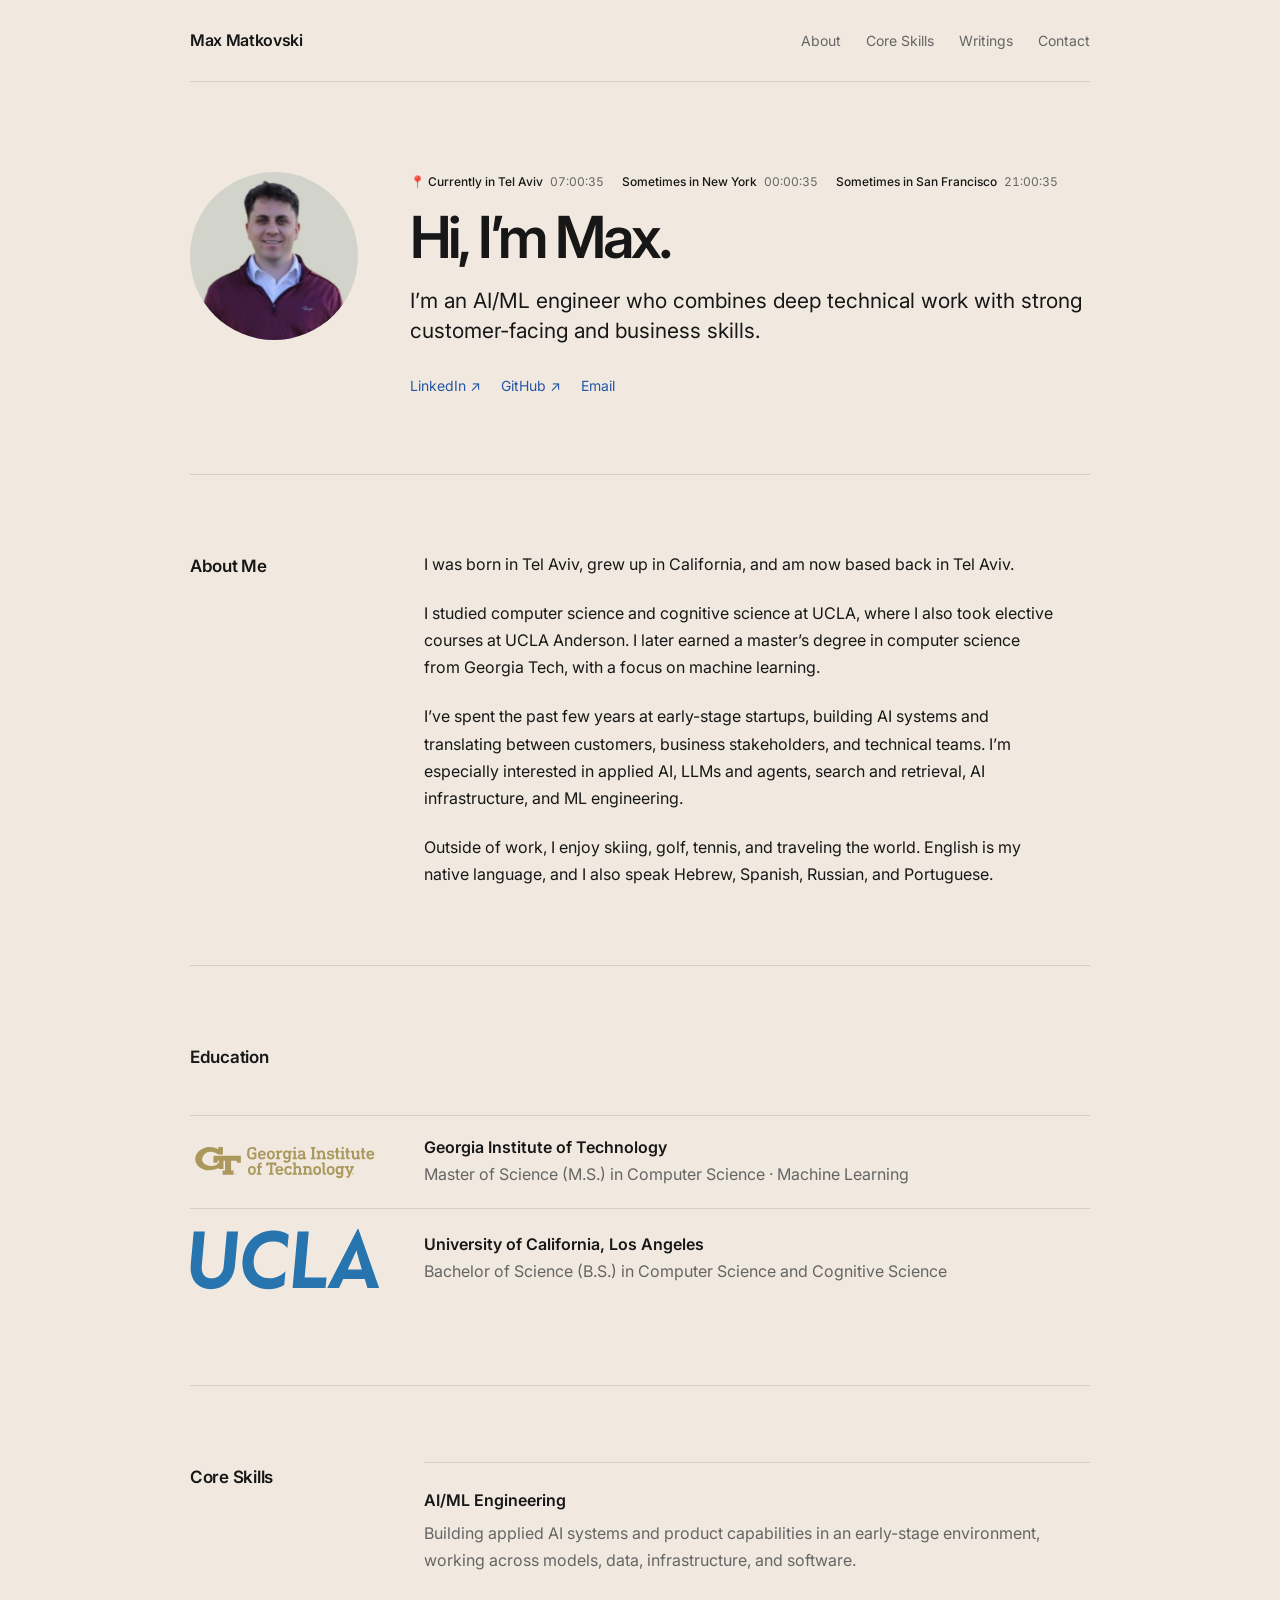
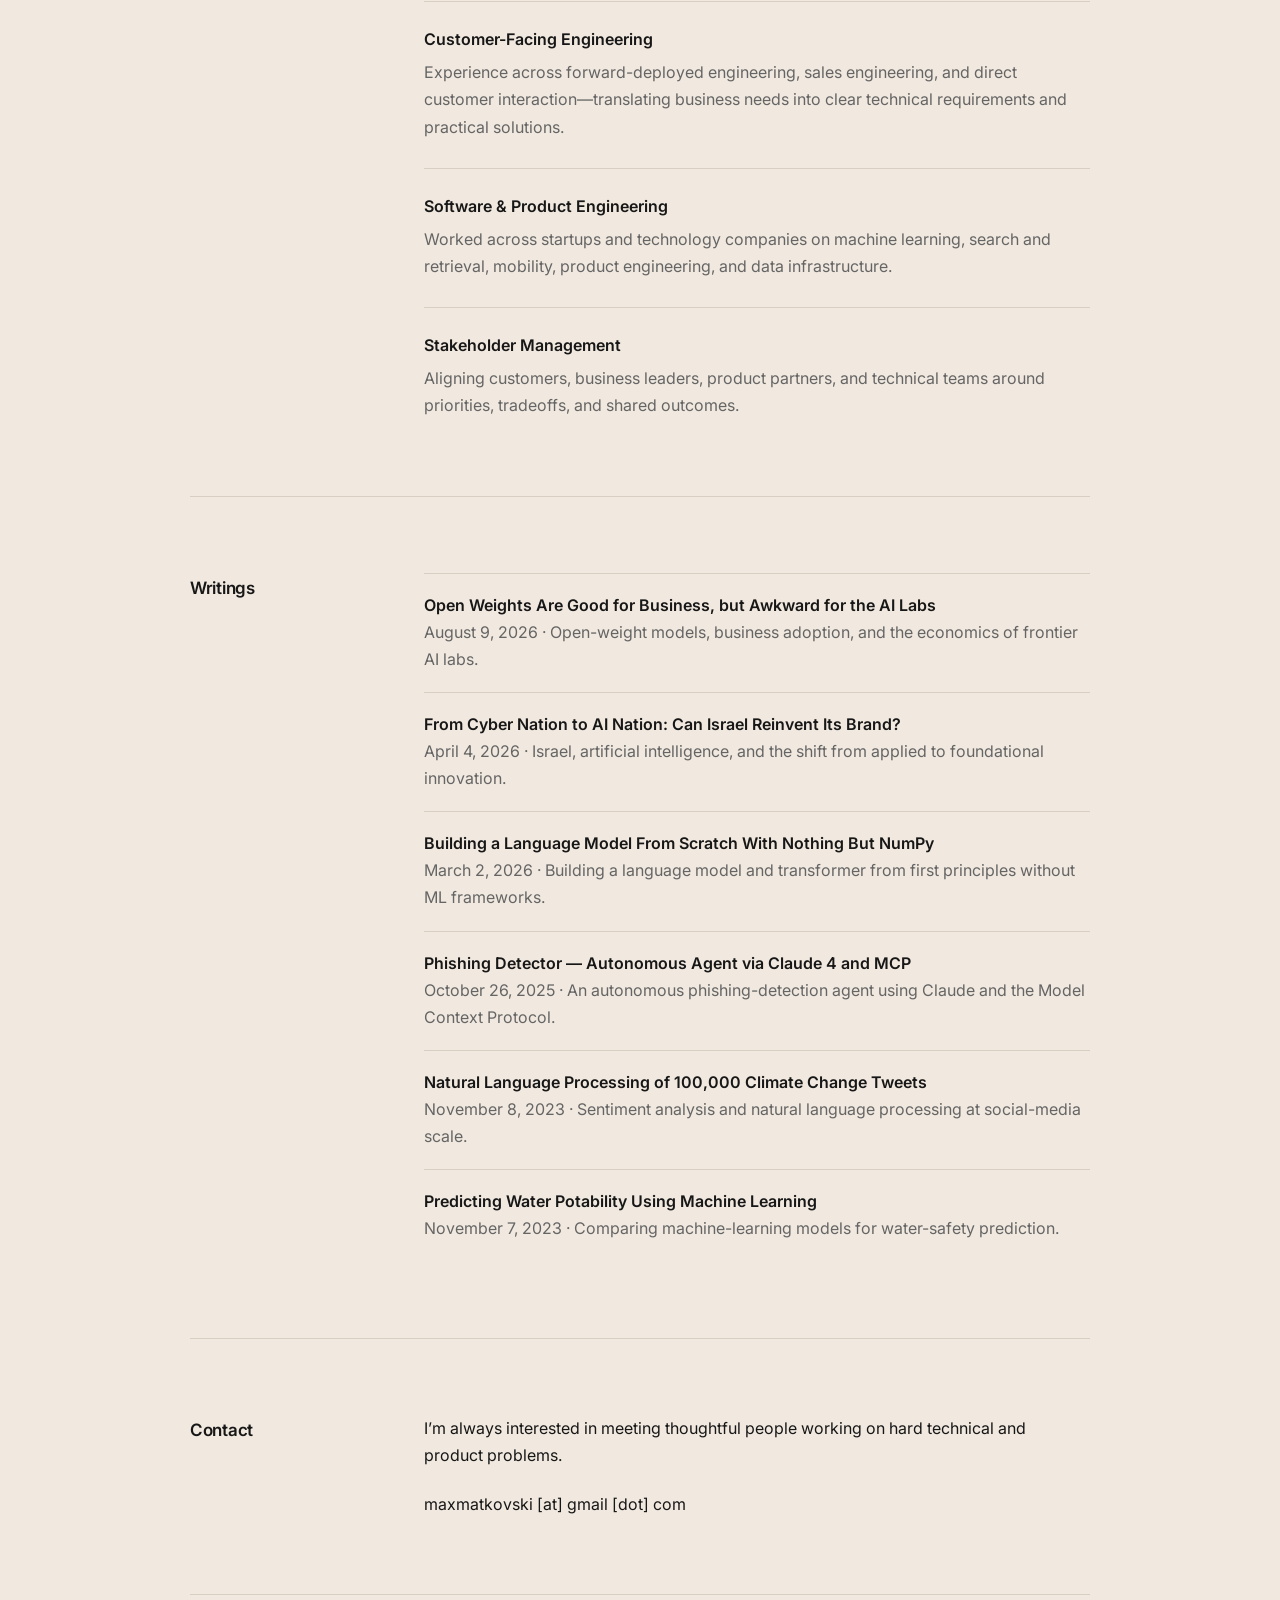
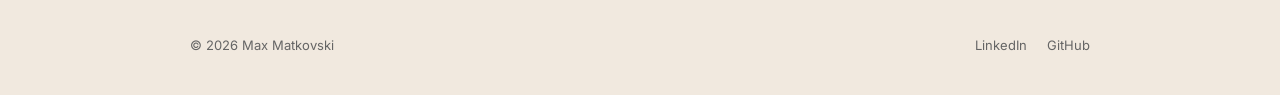
==== index.html @ 712b0b74 "Clarify world clock locations" ====
<!doctype html>
<html lang="en">
  <head>
    <meta charset="UTF-8" />
    <meta name="viewport" content="width=device-width, initial-scale=1.0" />
    <meta name="theme-color" content="#f1e9df" />
    <meta name="description" content="Max Matkovski is an AI/ML engineer who bridges technical work, customers, and business." />
    <meta property="og:title" content="Max Matkovski" />
    <meta property="og:description" content="AI/ML engineer bridging technical work, customers, and business." />
    <meta property="og:type" content="website" />
    <meta property="og:url" content="https://maxmatkovski.com" />
    <meta property="og:image" content="https://maxmatkovski.com/assets/social-card.png?v=2" />
    <meta property="og:image:width" content="1200" />
    <meta property="og:image:height" content="630" />
    <meta property="og:image:alt" content="Max Matkovski" />
    <meta name="twitter:card" content="summary_large_image" />
    <link rel="canonical" href="https://maxmatkovski.com" />
    <link rel="icon" href="/favicon.ico?v=3" type="image/x-icon" />
    <link rel="icon" href="favicon.svg" type="image/svg+xml" />
    <link rel="icon" href="favicon-32.png?v=2" type="image/png" sizes="32x32" />
    <link rel="apple-touch-icon" href="apple-touch-icon.png?v=2" />
    <link rel="preconnect" href="https://fonts.googleapis.com" />
    <link rel="preconnect" href="https://fonts.gstatic.com" crossorigin />
    <link href="https://fonts.googleapis.com/css2?family=Inter:wght@400;500;600&amp;display=swap" rel="stylesheet" />
    <link rel="stylesheet" href="styles.css" />
    <title>Max Matkovski</title>
  </head>
  <body>
    <header class="site-header">
      <a class="site-name" href="#top">Max Matkovski</a>
      <nav aria-label="Primary navigation">
        <a href="#about">About</a>
        <a href="#experience">Core Skills</a>
        <a href="/writings">Writings</a>
        <a href="#contact">Contact</a>
      </nav>
    </header>

    <main id="top">
      <section class="intro" aria-labelledby="intro-title">
        <img src="headshot.jpg" alt="Max Matkovski" width="800" height="800" fetchpriority="high" decoding="async" />
        <div>
          <div class="world-clock" aria-label="Current local times">
            <div class="clock-item">
              <span>📍 Currently in Tel Aviv</span>
              <time data-time-zone="Asia/Jerusalem">Local time</time>
            </div>
            <div class="clock-item">
              <span>Sometimes in New York</span>
              <time data-time-zone="America/New_York">Local time</time>
            </div>
            <div class="clock-item">
              <span>Sometimes in San Francisco</span>
              <time data-time-zone="America/Los_Angeles">Local time</time>
            </div>
          </div>
          <h1 id="intro-title">Hi, I’m Max.</h1>
          <p class="lead">
            I’m an AI/ML engineer who combines deep technical work with strong
            customer-facing and business skills.
          </p>
          <div class="intro-links">
            <a href="https://www.linkedin.com/in/maxmatkovski/" target="_blank" rel="noreferrer">LinkedIn ↗</a>
            <a href="https://github.com/maxmatkovski" target="_blank" rel="noreferrer">GitHub ↗</a>
            <a href="#contact">Email</a>
          </div>
        </div>
      </section>

      <section id="about" aria-labelledby="about-title">
        <h2 id="about-title">About Me</h2>
        <div class="body-copy">
          <p>
            I was born in Tel Aviv, grew up in California, and am now based back
            in Tel Aviv.
          </p>
          <p>
            I studied computer science and cognitive science at UCLA, where I also
            took elective courses at UCLA Anderson. I later earned a master’s degree
            in computer science from Georgia Tech, with a focus on machine learning.
          </p>
          <p>
            I’ve spent the past few years at early-stage startups, building AI systems
            and translating between customers, business stakeholders, and technical
            teams. I’m especially interested in applied AI, LLMs and agents, search
            and retrieval, AI infrastructure, and ML engineering.
          </p>
          <p>
            Outside of work, I enjoy skiing, golf, tennis, and traveling the world.
            English is my native language, and I also speak Hebrew, Spanish, Russian,
            and Portuguese.
          </p>
        </div>
      </section>

      <section class="education-section" aria-labelledby="education-title">
        <h2 id="education-title">Education</h2>
        <div class="entries compact education-list">
          <article>
            <img class="school-logo georgia-tech-logo" src="assets/education/georgia-tech.svg" alt="Georgia Tech" width="512" height="115" />
            <div>
              <h3>Georgia Institute of Technology</h3>
              <p>Master of Science (M.S.) in Computer Science · Machine Learning</p>
            </div>
          </article>
          <article>
            <img class="school-logo ucla-logo" src="assets/education/ucla.svg" alt="UCLA" width="250" height="82" />
            <div>
              <h3>University of California, Los Angeles</h3>
              <p>Bachelor of Science (B.S.) in Computer Science and Cognitive Science</p>
            </div>
          </article>
        </div>
      </section>

      <section id="experience" aria-labelledby="experience-title">
        <h2 id="experience-title">Core Skills</h2>
        <div class="entries">
          <article>
            <h3>AI/ML Engineering</h3>
            <p>
              Building applied AI systems and product capabilities in an early-stage
              environment, working across models, data, infrastructure, and software.
            </p>
          </article>
          <article>
            <h3>Customer-Facing Engineering</h3>
            <p>
              Experience across forward-deployed engineering, sales engineering, and
              direct customer interaction—translating business needs into clear
              technical requirements and practical solutions.
            </p>
          </article>
          <article>
            <h3>Software &amp; Product Engineering</h3>
            <p>
              Worked across startups and technology companies on machine learning,
              search and retrieval, mobility, product engineering, and data
              infrastructure.
            </p>
          </article>
          <article>
            <h3>Stakeholder Management</h3>
            <p>
              Aligning customers, business leaders, product partners, and technical
              teams around priorities, tradeoffs, and shared outcomes.
            </p>
          </article>
        </div>
      </section>

      <section id="notes" aria-labelledby="notes-title">
        <h2 id="notes-title"><a href="/writings">Writings</a></h2>
        <div class="entries compact">
          <article>
            <h3><a href="articles/open-weight-ai-economics.html">Open Weights Are Good for Business, but Awkward for the AI Labs</a></h3>
            <p>August 9, 2026 · Open-weight models, business adoption, and the economics of frontier AI labs.</p>
          </article>
          <article>
            <h3><a href="articles/from-cyber-nation-to-ai-nation.html">From Cyber Nation to AI Nation: Can Israel Reinvent Its Brand?</a></h3>
            <p>April 4, 2026 · Israel, artificial intelligence, and the shift from applied to foundational innovation.</p>
          </article>
          <article>
            <h3><a href="articles/building-a-language-model-from-scratch-with-numpy.html">Building a Language Model From Scratch With Nothing But NumPy</a></h3>
            <p>March 2, 2026 · Building a language model and transformer from first principles without ML frameworks.</p>
          </article>
          <article>
            <h3><a href="articles/ai-phishing-detector-with-claude-and-mcp.html">Phishing Detector — Autonomous Agent via Claude 4 and MCP</a></h3>
            <p>October 26, 2025 · An autonomous phishing-detection agent using Claude and the Model Context Protocol.</p>
          </article>
          <article>
            <h3><a href="articles/nlp-of-100000-climate-change-tweets.html">Natural Language Processing of 100,000 Climate Change Tweets</a></h3>
            <p>November 8, 2023 · Sentiment analysis and natural language processing at social-media scale.</p>
          </article>
          <article>
            <h3><a href="articles/predicting-water-potability-with-machine-learning.html">Predicting Water Potability Using Machine Learning</a></h3>
            <p>November 7, 2023 · Comparing machine-learning models for water-safety prediction.</p>
          </article>
        </div>
      </section>

      <section id="contact" aria-labelledby="contact-title">
        <h2 id="contact-title">Contact</h2>
        <div class="body-copy">
          <p>
            I’m always interested in meeting thoughtful people working on hard
            technical and product problems.
          </p>
          <p>maxmatkovski [at] gmail [dot] com</p>
        </div>
      </section>
    </main>

    <footer>
      <p>© <span id="year"></span> Max Matkovski</p>
      <div>
        <a href="https://www.linkedin.com/in/maxmatkovski/" target="_blank" rel="noreferrer">LinkedIn</a>
        <a href="https://github.com/maxmatkovski" target="_blank" rel="noreferrer">GitHub</a>
      </div>
    </footer>
    <script src="script.js?v=2"></script>
  </body>
</html>
---- styles.css ----
:root {
  --ink: #171717;
  --muted: #656565;
  --line: #d8cec1;
  --link: #2456a6;
  --page: #f1e9df;
  --sans: "Inter", -apple-system, BlinkMacSystemFont, "Segoe UI", sans-serif;
}

* { box-sizing: border-box; }
html { scroll-behavior: smooth; }
body { margin: 0; min-width: 320px; background: var(--page); color: var(--ink); font-family: var(--sans); font-size: 16px; line-height: 1.7; -webkit-font-smoothing: antialiased; text-rendering: optimizeLegibility; }
a { color: inherit; text-decoration: none; }

.site-header, main, footer { width: min(100% - 40px, 900px); margin-inline: auto; }
.site-header { min-height: 82px; display: flex; align-items: center; justify-content: space-between; border-bottom: 1px solid var(--line); }
.site-name { font-weight: 600; letter-spacing: -.02em; }
nav { display: flex; gap: 25px; font-size: 14px; color: var(--muted); }
nav a:hover, footer a:hover { color: var(--link); }
nav a[aria-current="page"] { color: var(--ink); }

main > section { padding: 76px 0; border-bottom: 1px solid var(--line); scroll-margin-top: 25px; }
.intro { display: grid; grid-template-columns: 168px 1fr; gap: 52px; align-items: start; padding-top: 90px; }
.intro img { display: block; width: 100%; height: auto; aspect-ratio: 1 / 1; object-fit: cover; object-position: center 38%; border-radius: 50%; }
.world-clock { display: flex; flex-wrap: wrap; gap: 7px 18px; margin: 0 0 14px; color: var(--muted); font-size: 12px; }
.clock-item { display: inline-flex; gap: 7px; white-space: nowrap; }
.clock-item span { color: var(--ink); font-weight: 500; }
.clock-item time { min-width: 53px; font-variant-numeric: tabular-nums; }
h1 { margin: 0 0 17px; font-size: clamp(38px, 6vw, 58px); line-height: 1.08; letter-spacing: -.05em; font-weight: 600; }
.lead { margin: 0 0 18px; color: var(--ink); font-size: 21px; line-height: 1.45; }
.intro p:not(.location):not(.lead) { margin: 0; color: var(--muted); }
.intro-links { display: flex; flex-wrap: wrap; gap: 20px; margin-top: 27px; font-size: 14px; }
.intro-links a { color: var(--link); }
.intro-links a:hover { text-decoration: underline; text-underline-offset: 3px; }

main > section:not(.intro) { display: grid; grid-template-columns: 190px 1fr; gap: 44px; }
h2 { margin: 1px 0 0; font-size: 17px; font-weight: 600; letter-spacing: -.015em; }
#notes-title a:hover { color: var(--link); }
.body-copy { max-width: 635px; }
.body-copy p { margin: 0 0 22px; }
.body-copy p:last-child { margin-bottom: 0; }

.entries { border-top: 1px solid var(--line); }
.entries article { padding: 25px 0 27px; border-bottom: 1px solid var(--line); }
.entries article:last-child { border-bottom: 0; padding-bottom: 0; }
.entries h3 { margin: 0 0 8px; font-size: 16px; line-height: 1.5; font-weight: 600; }
.entries h3 a:hover { color: var(--link); text-decoration: underline; text-underline-offset: 3px; }
.entries h3 span { color: var(--muted); font-weight: 400; }
.entries p { margin: 0; color: var(--muted); }
.entries.compact article { padding-block: 19px; }
.compact h3 { margin-bottom: 2px; }
.education-list { grid-column: 1 / -1; }
.education-list article { display: grid; grid-template-columns: 190px 1fr; gap: 44px; align-items: center; }
.school-logo { display: block; width: 100%; max-width: 190px; height: auto; object-fit: contain; object-position: left center; }

footer { min-height: 100px; display: flex; justify-content: space-between; align-items: center; color: var(--muted); font-size: 13px; }
footer div { display: flex; gap: 20px; }

.article-header, .article-body { width: min(100% - 40px, 720px); margin-inline: auto; }
.article-header { padding: 78px 0 42px; }
.article-header .back-link { display: inline-block; margin-bottom: 42px; color: var(--link); font-size: 14px; }
.article-header .back-link:hover { text-decoration: underline; text-underline-offset: 3px; }
.article-header h1 { max-width: 700px; font-size: clamp(38px, 7vw, 62px); }
.article-meta { margin: 0; color: var(--muted); font-size: 14px; }
.article-hero { display: block; width: 100%; height: auto; margin: 0 0 52px; border-radius: 3px; }
.article-body { min-width: 0; padding-bottom: 84px; font-size: 18px; line-height: 1.75; overflow-wrap: break-word; }
.article-body p { margin: 0 0 26px; }
.article-body h2 { margin: 52px 0 18px; font-size: 25px; line-height: 1.3; }
.article-body h3 { margin: 32px 0 10px; font-size: 19px; }
.article-body h4 { margin: 28px 0 10px; font-size: 17px; }
.article-body ul { margin: 0 0 28px; padding-left: 24px; }
.article-body ol { margin: 0 0 28px; padding-left: 24px; }
.article-body li { margin-bottom: 12px; }
.article-body a { color: var(--link); text-decoration: underline; text-underline-offset: 3px; }
.article-figure { width: 100%; max-width: 100%; margin: 42px 0; }
.article-figure img { display: block; width: 100%; max-width: 100%; height: auto; aspect-ratio: auto; margin-inline: auto; object-fit: contain; border-radius: 3px; }
.article-figure figcaption { margin-top: 10px; color: var(--muted); font-size: 13px; text-align: center; }
.article-body blockquote { margin: 32px 0; padding-left: 22px; border-left: 3px solid var(--line); color: var(--muted); }
.article-code { max-width: 100%; margin: 28px 0; padding: 18px 20px; overflow-x: auto; border: 1px solid var(--line); border-radius: 3px; background: #f7f7f5; font: 13px/1.6 ui-monospace, SFMono-Regular, Menlo, Monaco, Consolas, monospace; white-space: pre; }
.article-video { position: relative; width: 100%; max-width: 100%; aspect-ratio: 16 / 9; margin: 38px 0; }
.article-video iframe { position: absolute; inset: 0; width: 100%; height: 100%; border: 0; }
main > .writings-page { display: block; max-width: 720px; margin-inline: auto; padding-top: 90px; }
.writings-page h1 { margin-bottom: 40px; }

@media (max-width: 700px) {
  .site-header, main, footer { width: min(100% - 32px, 900px); }
  .site-header { min-height: 64px; }
  .site-header .site-name { display: none; }
  nav { width: 100%; display: flex; justify-content: center; gap: clamp(12px, 5vw, 24px); padding-block: 8px; font-size: 13px; white-space: nowrap; }
  nav a { min-height: 24px; }
  main > section { padding: 58px 0; }
  .intro { grid-template-columns: 120px 1fr; gap: 26px; padding-top: 52px; }
  .world-clock { margin-bottom: 10px; }
  h1 { font-size: 38px; }
  .lead { font-size: 18px; }
  .intro-links { gap: 14px; }
  main > section:not(.intro) { grid-template-columns: 1fr; gap: 26px; }
  .education-list { grid-column: auto; }
  .education-list article { grid-template-columns: 120px 1fr; gap: 26px; }
  .school-logo { max-width: 120px; }
}

@media (max-width: 480px) {
  .site-header, main, footer { width: min(100% - 28px, 900px); }
  .intro { grid-template-columns: 1fr; gap: 30px; padding-top: 42px; }
  .intro img { width: min(42vw, 150px); max-width: 100%; height: auto; aspect-ratio: 1 / 1; }
  .site-name { font-size: 14px; }
  h1 { font-size: clamp(36px, 11vw, 46px); }
  .intro-links a { display: inline-flex; min-height: 44px; align-items: center; }
  .education-list article { grid-template-columns: 82px 1fr; gap: 18px; }
  .school-logo { width: 100%; max-width: 82px; height: auto; }
  footer { padding-bottom: env(safe-area-inset-bottom); }
  .article-header, .article-body { width: min(100% - 28px, 720px); }
  .article-header { padding-top: 46px; }
  .article-header h1 { font-size: clamp(32px, 10vw, 42px); overflow-wrap: anywhere; }
  .article-header .back-link { margin-bottom: 30px; }
  .article-hero { margin-bottom: 36px; }
  .article-body { max-width: 100%; font-size: 17px; }
  .article-body ul, .article-body ol { padding-left: 21px; }
  .article-code { width: 100%; padding: 15px 16px; font-size: 12px; }
  .article-figure { margin-block: 30px; }
}

@media (prefers-reduced-motion: reduce) { html { scroll-behavior: auto; } }
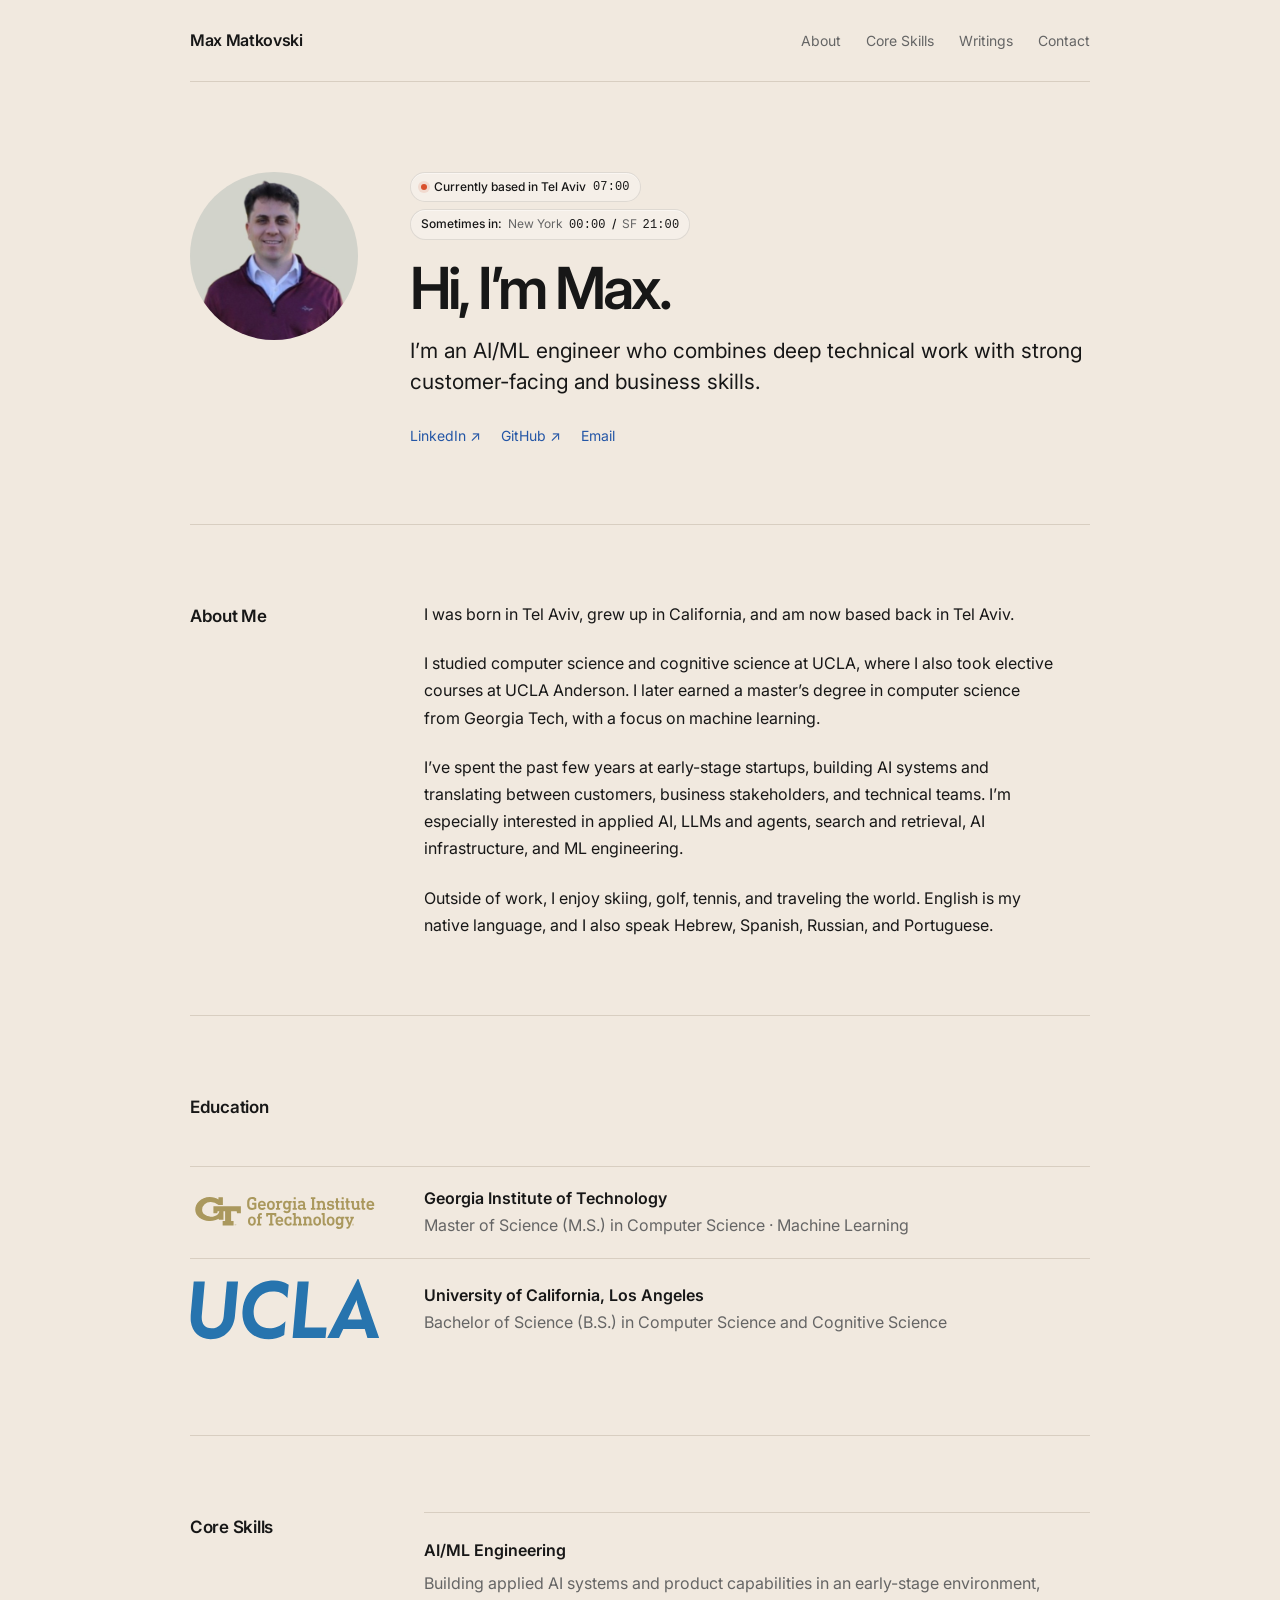
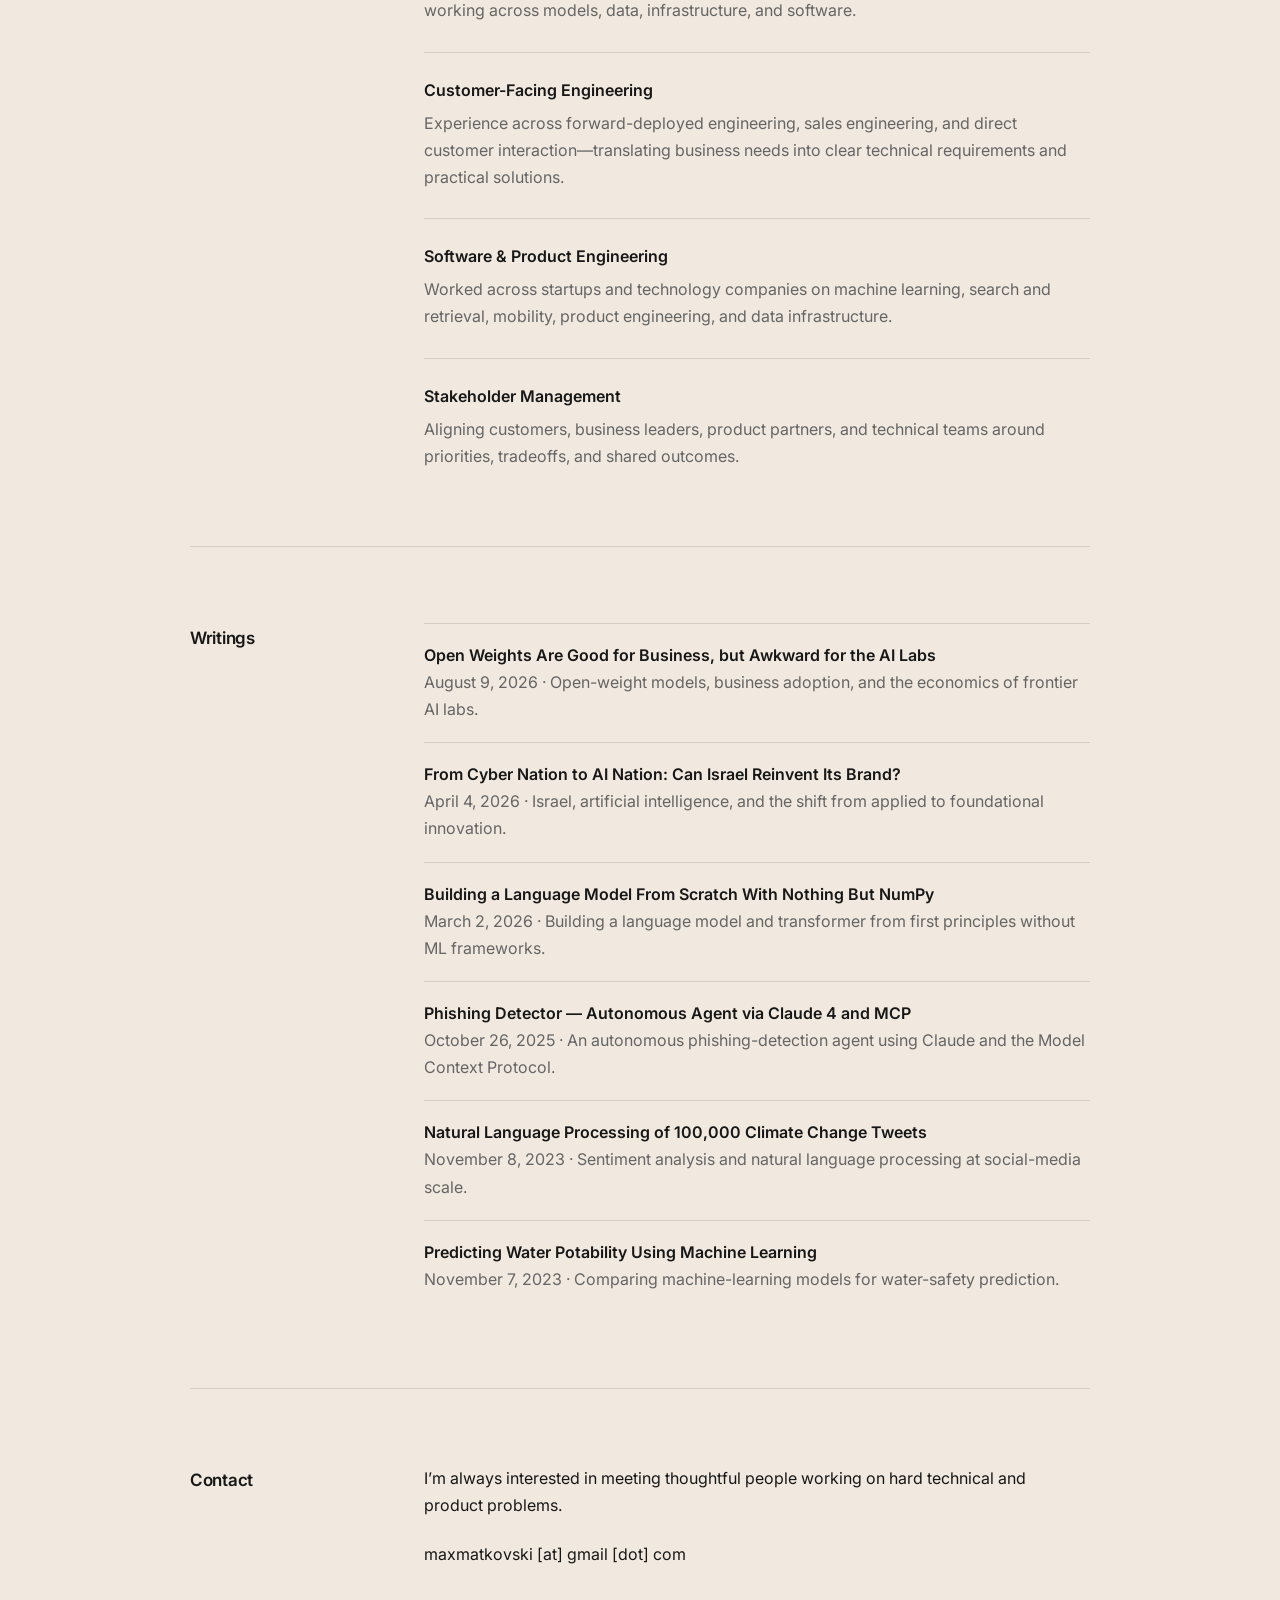
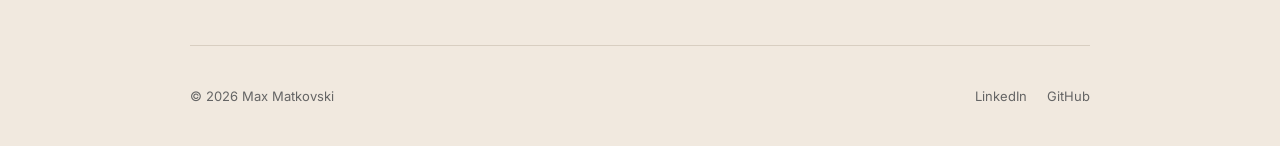
==== commit 4057780a: "Refine live world clock" ====
--- a/index.html
+++ b/index.html
@@ -42,16 +42,14 @@
         <div>
           <div class="world-clock" aria-label="Current local times">
             <div class="clock-item">
-              <span>📍 Currently in Tel Aviv</span>
+              <span>Currently based in Tel Aviv</span>
               <time data-time-zone="Asia/Jerusalem">Local time</time>
             </div>
-            <div class="clock-item">
-              <span>Sometimes in New York</span>
-              <time data-time-zone="America/New_York">Local time</time>
-            </div>
-            <div class="clock-item">
-              <span>Sometimes in San Francisco</span>
-              <time data-time-zone="America/Los_Angeles">Local time</time>
+            <div class="clock-item clock-secondary">
+              <span>Sometimes in:</span>
+              <span class="clock-location">New York <time data-time-zone="America/New_York">Local time</time></span>
+              <span aria-hidden="true">/</span>
+              <span class="clock-location">SF <time data-time-zone="America/Los_Angeles">Local time</time></span>
             </div>
           </div>
           <h1 id="intro-title">Hi, I’m Max.</h1>
@@ -198,6 +196,6 @@
         <a href="https://github.com/maxmatkovski" target="_blank" rel="noreferrer">GitHub</a>
       </div>
     </footer>
-    <script src="script.js?v=2"></script>
+    <script src="script.js?v=3"></script>
   </body>
 </html>
--- a/styles.css
+++ b/styles.css
@@ -22,10 +22,15 @@
 main > section { padding: 76px 0; border-bottom: 1px solid var(--line); scroll-margin-top: 25px; }
 .intro { display: grid; grid-template-columns: 168px 1fr; gap: 52px; align-items: start; padding-top: 90px; }
 .intro img { display: block; width: 100%; height: auto; aspect-ratio: 1 / 1; object-fit: cover; object-position: center 38%; border-radius: 50%; }
-.world-clock { display: flex; flex-wrap: wrap; gap: 7px 18px; margin: 0 0 14px; color: var(--muted); font-size: 12px; }
-.clock-item { display: inline-flex; gap: 7px; white-space: nowrap; }
+.world-clock { display: flex; flex-direction: column; align-items: flex-start; gap: 7px; margin: 0 0 17px; color: var(--muted); font-size: 12px; }
+.clock-item { display: inline-flex; align-items: center; gap: 7px; min-height: 30px; padding: 4px 10px; border: 1px solid rgba(23, 23, 23, .1); border-radius: 999px; background: rgba(255, 255, 255, .28); box-shadow: 0 1px 0 rgba(255, 255, 255, .45) inset; white-space: nowrap; }
+.clock-item:first-child::before { width: 6px; height: 6px; border-radius: 50%; background: #d94f2b; box-shadow: 0 0 0 3px rgba(217, 79, 43, .13); content: ""; animation: clock-pulse 2.4s ease-in-out infinite; }
 .clock-item span { color: var(--ink); font-weight: 500; }
-.clock-item time { min-width: 53px; font-variant-numeric: tabular-nums; }
+.clock-item time { min-width: 36px; color: var(--ink); font: 500 12px/1 ui-monospace, SFMono-Regular, Menlo, Monaco, Consolas, monospace; font-variant-numeric: tabular-nums; letter-spacing: .01em; }
+.clock-secondary { gap: 6px; }
+.clock-secondary .clock-location { color: var(--muted); font-weight: 400; }
+.clock-secondary .clock-location time { margin-left: 3px; }
+@keyframes clock-pulse { 0%, 100% { opacity: .55; } 50% { opacity: 1; } }
 h1 { margin: 0 0 17px; font-size: clamp(38px, 6vw, 58px); line-height: 1.08; letter-spacing: -.05em; font-weight: 600; }
 .lead { margin: 0 0 18px; color: var(--ink); font-size: 21px; line-height: 1.45; }
 .intro p:not(.location):not(.lead) { margin: 0; color: var(--muted); }
@@ -105,6 +110,7 @@
   .intro { grid-template-columns: 1fr; gap: 30px; padding-top: 42px; }
   .intro img { width: min(42vw, 150px); max-width: 100%; height: auto; aspect-ratio: 1 / 1; }
   .site-name { font-size: 14px; }
+  .world-clock { font-size: 11px; }
   h1 { font-size: clamp(36px, 11vw, 46px); }
   .intro-links a { display: inline-flex; min-height: 44px; align-items: center; }
   .education-list article { grid-template-columns: 82px 1fr; gap: 18px; }
@@ -121,4 +127,4 @@
   .article-figure { margin-block: 30px; }
 }
 
-@media (prefers-reduced-motion: reduce) { html { scroll-behavior: auto; } }
+@media (prefers-reduced-motion: reduce) { html { scroll-behavior: auto; } .clock-item:first-child::before { animation: none; } }
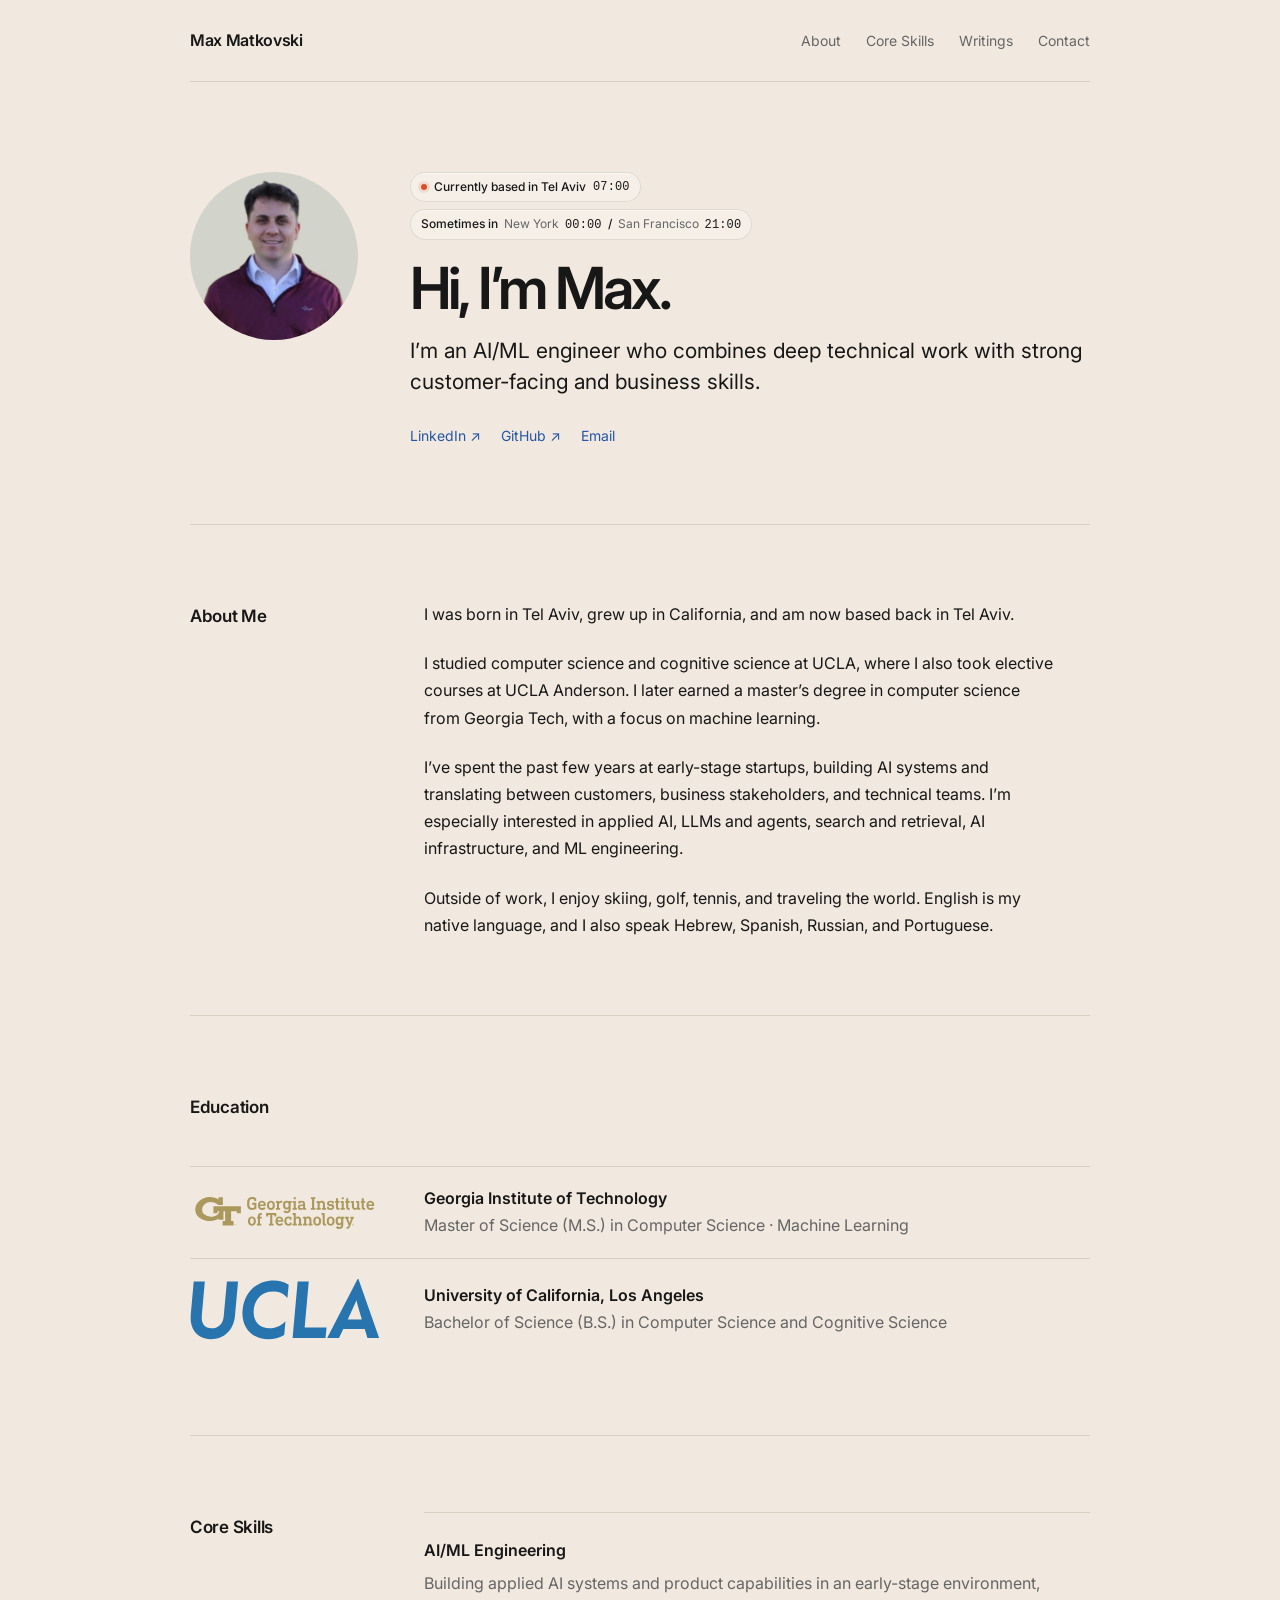
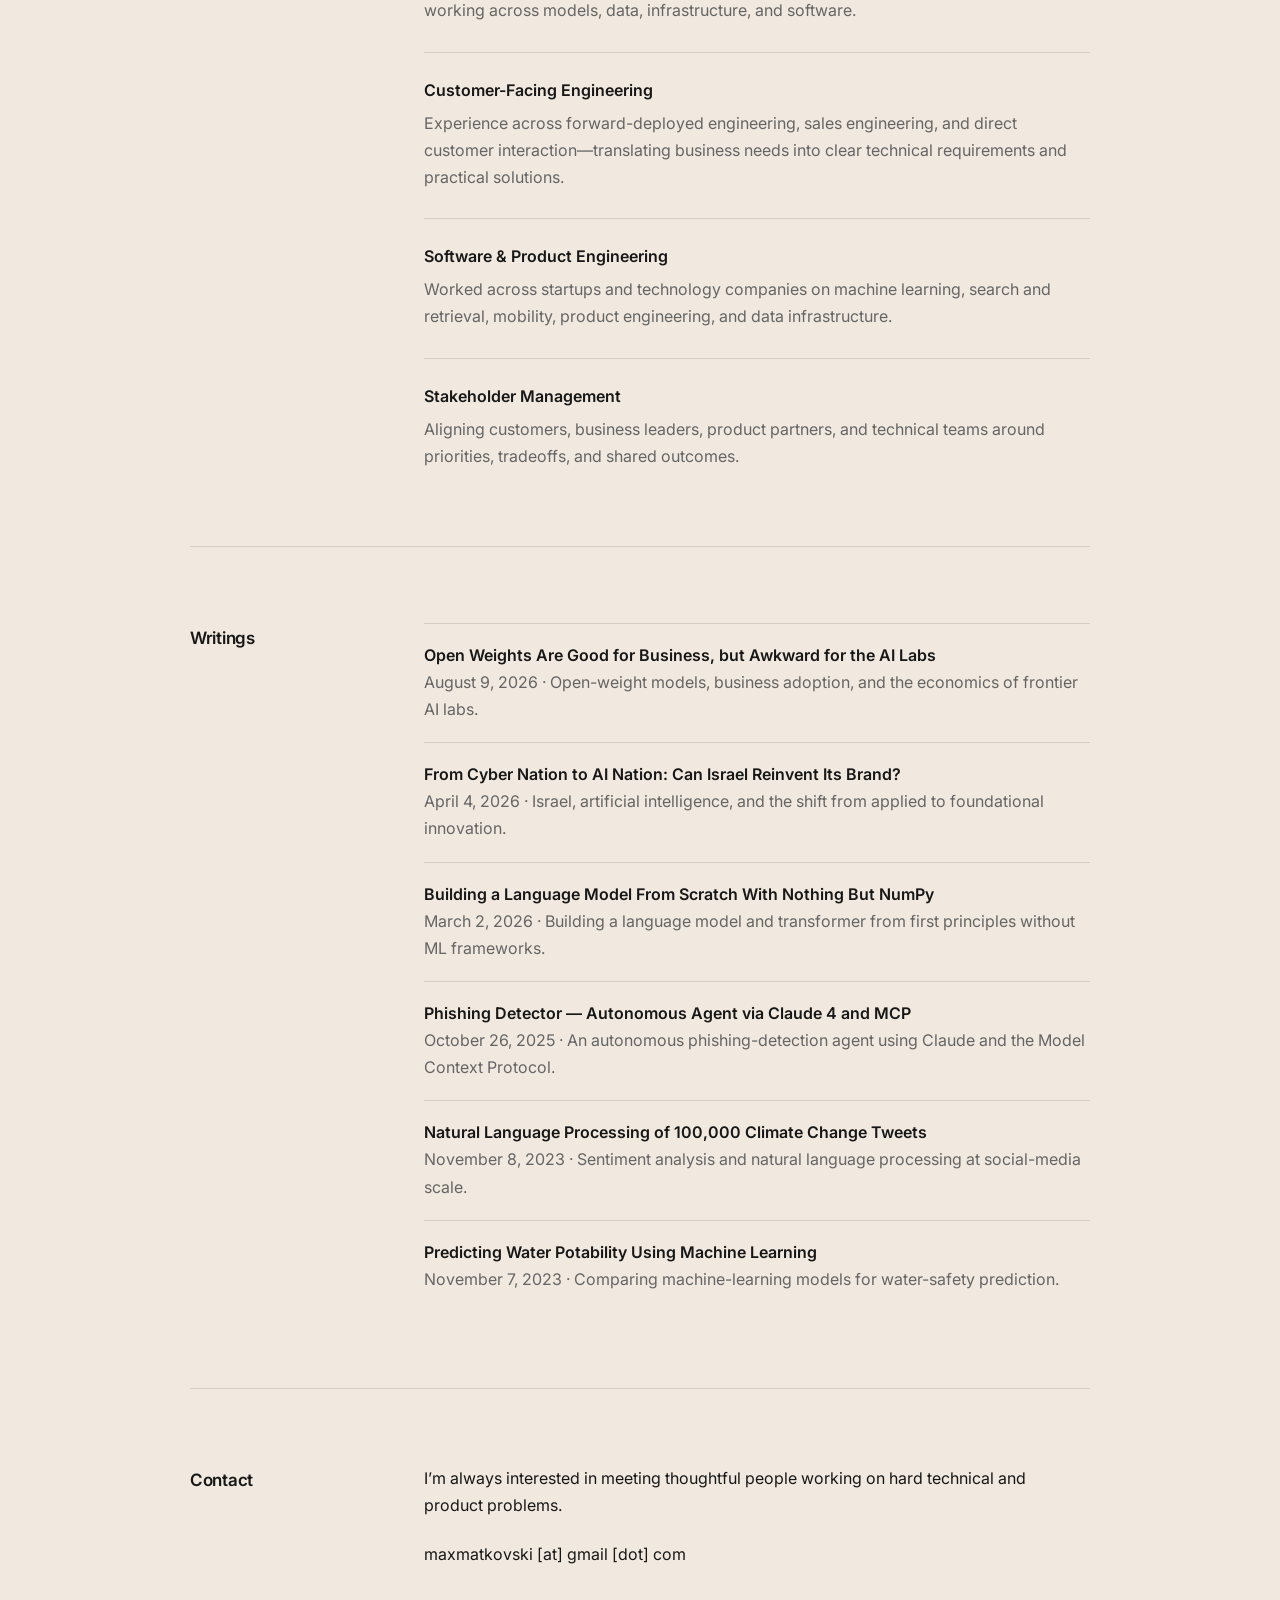
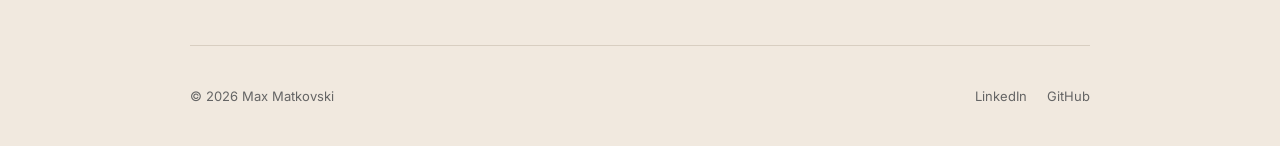
==== commit f517bed8: "Clarify world clock city labels" ====
--- a/index.html
+++ b/index.html
@@ -46,10 +46,10 @@
               <time data-time-zone="Asia/Jerusalem">Local time</time>
             </div>
             <div class="clock-item clock-secondary">
-              <span>Sometimes in:</span>
+              <span>Sometimes in</span>
               <span class="clock-location">New York <time data-time-zone="America/New_York">Local time</time></span>
               <span aria-hidden="true">/</span>
-              <span class="clock-location">SF <time data-time-zone="America/Los_Angeles">Local time</time></span>
+              <span class="clock-location">San Francisco <time data-time-zone="America/Los_Angeles">Local time</time></span>
             </div>
           </div>
           <h1 id="intro-title">Hi, I’m Max.</h1>
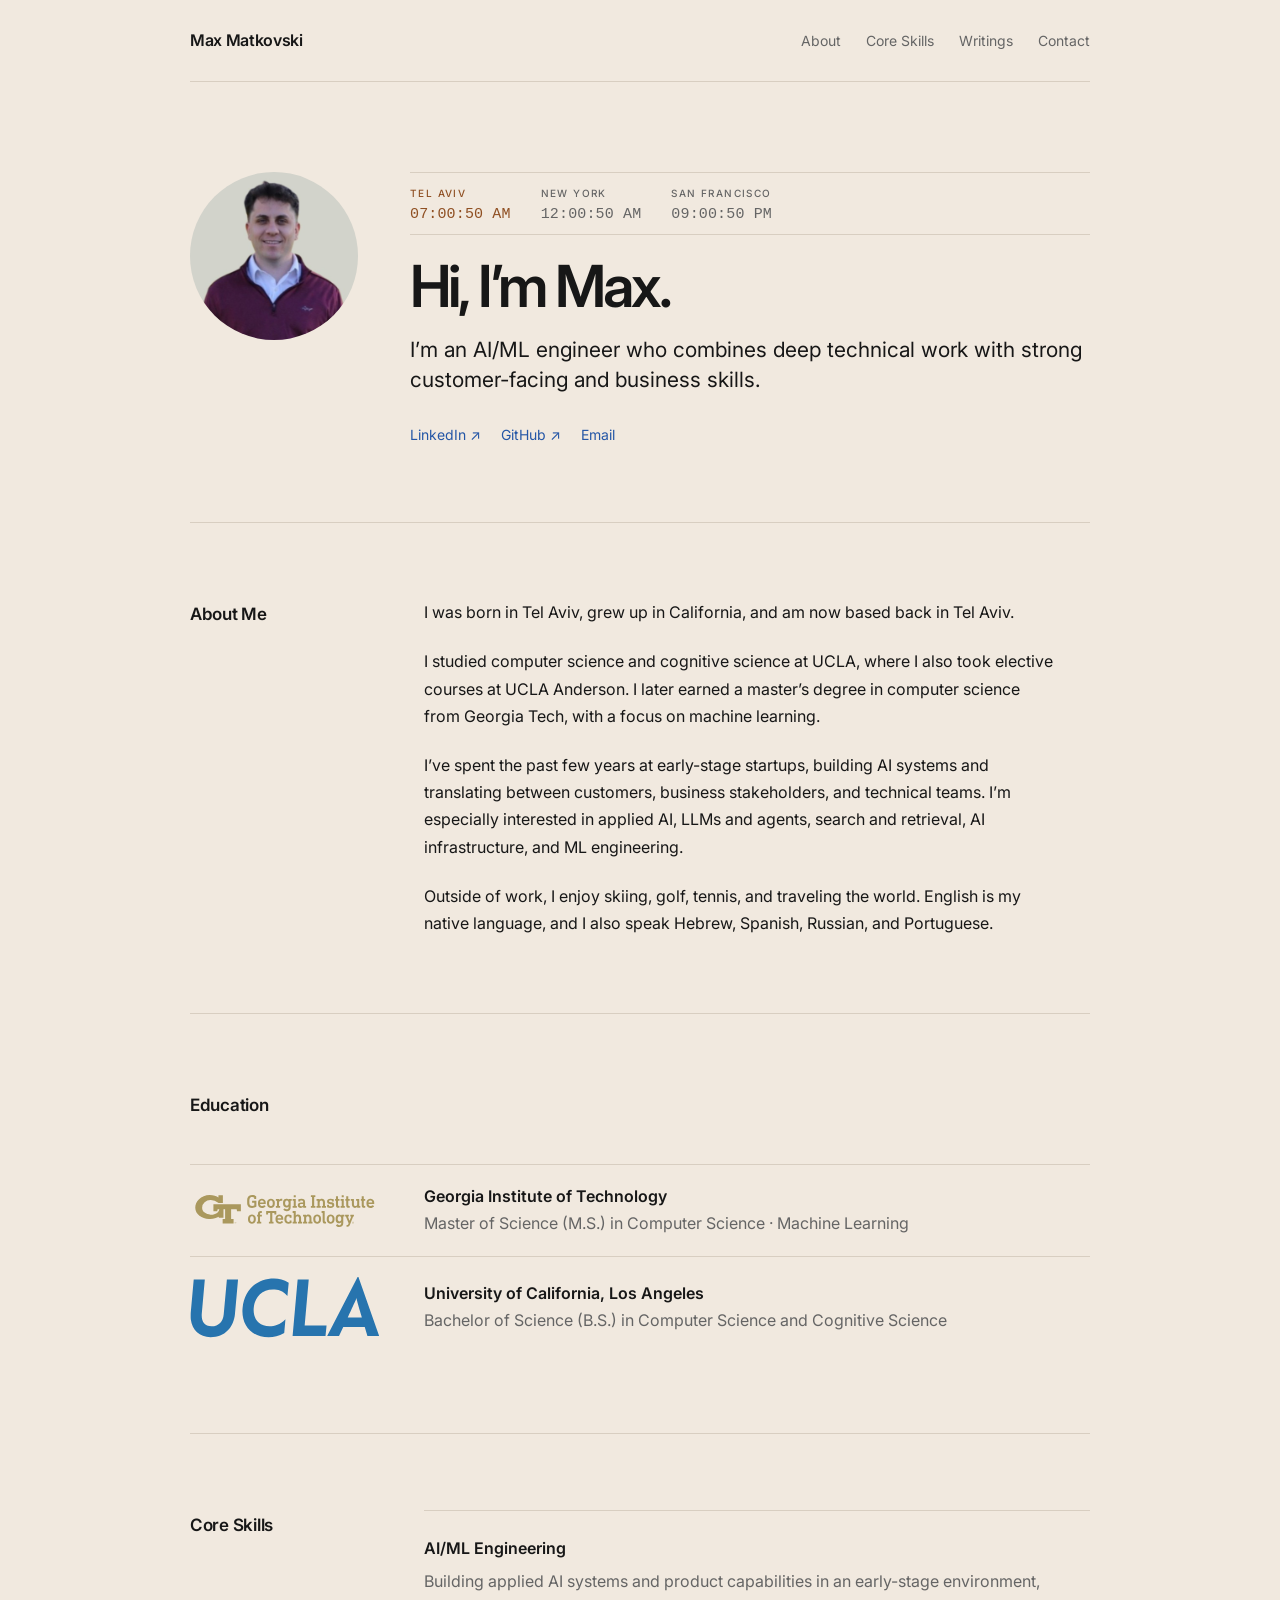
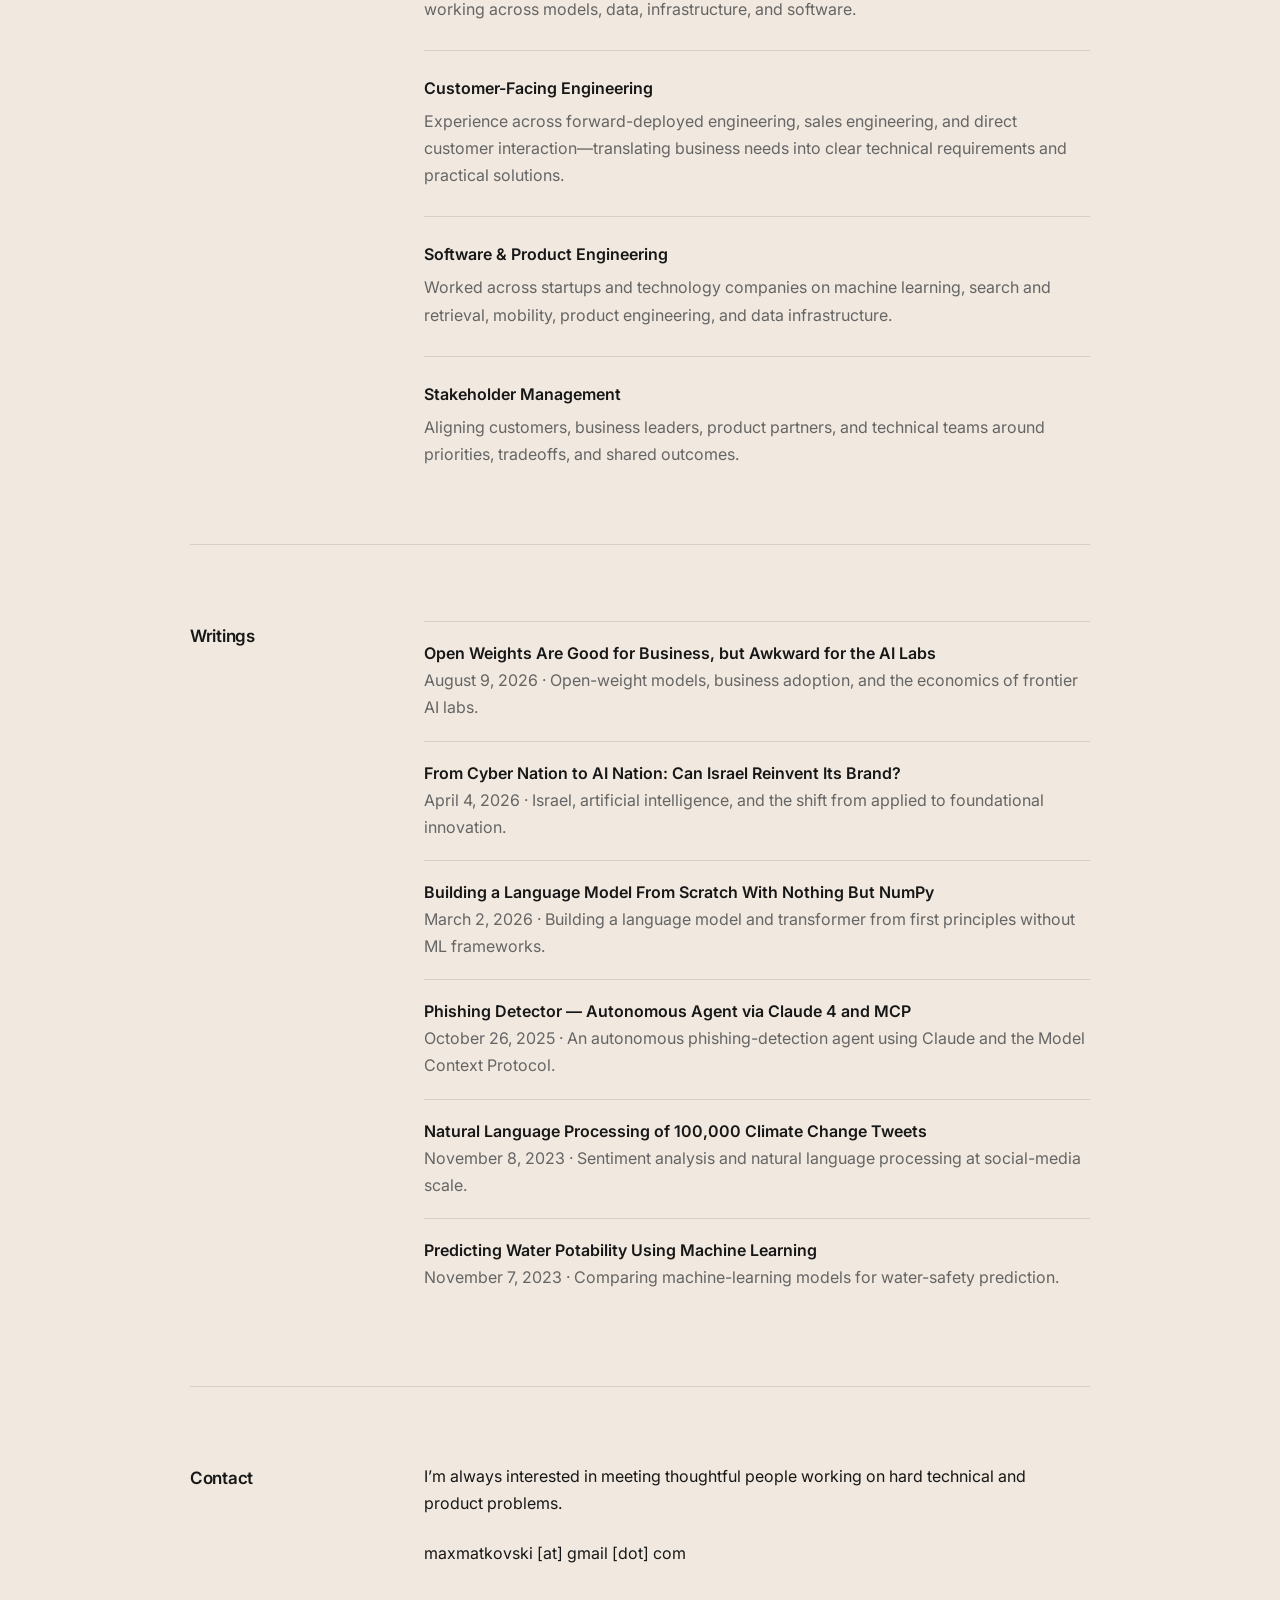
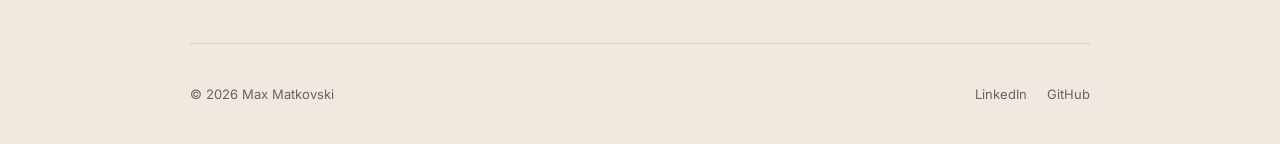
==== commit 89c82b7f: "Redesign mobile world clock" ====
--- a/index.html
+++ b/index.html
@@ -38,20 +38,22 @@
 
     <main id="top">
       <section class="intro" aria-labelledby="intro-title">
+        <div class="world-clock" aria-label="Current local times">
+          <div class="clock-city clock-current">
+            <span class="clock-name">Tel Aviv</span>
+            <time data-time-zone="Asia/Jerusalem">Local time</time>
+          </div>
+          <div class="clock-city">
+            <span class="clock-name">New York</span>
+            <time data-time-zone="America/New_York">Local time</time>
+          </div>
+          <div class="clock-city">
+            <span class="clock-name">San Francisco</span>
+            <time data-time-zone="America/Los_Angeles">Local time</time>
+          </div>
+        </div>
         <img src="headshot.jpg" alt="Max Matkovski" width="800" height="800" fetchpriority="high" decoding="async" />
-        <div>
-          <div class="world-clock" aria-label="Current local times">
-            <div class="clock-item">
-              <span>Currently based in Tel Aviv</span>
-              <time data-time-zone="Asia/Jerusalem">Local time</time>
-            </div>
-            <div class="clock-item clock-secondary">
-              <span>Sometimes in</span>
-              <span class="clock-location">New York <time data-time-zone="America/New_York">Local time</time></span>
-              <span aria-hidden="true">/</span>
-              <span class="clock-location">San Francisco <time data-time-zone="America/Los_Angeles">Local time</time></span>
-            </div>
-          </div>
+        <div class="intro-copy">
           <h1 id="intro-title">Hi, I’m Max.</h1>
           <p class="lead">
             I’m an AI/ML engineer who combines deep technical work with strong
@@ -196,6 +198,6 @@
         <a href="https://github.com/maxmatkovski" target="_blank" rel="noreferrer">GitHub</a>
       </div>
     </footer>
-    <script src="script.js?v=3"></script>
+    <script src="script.js?v=4"></script>
   </body>
 </html>
--- a/styles.css
+++ b/styles.css
@@ -20,17 +20,14 @@
 nav a[aria-current="page"] { color: var(--ink); }
 
 main > section { padding: 76px 0; border-bottom: 1px solid var(--line); scroll-margin-top: 25px; }
-.intro { display: grid; grid-template-columns: 168px 1fr; gap: 52px; align-items: start; padding-top: 90px; }
-.intro img { display: block; width: 100%; height: auto; aspect-ratio: 1 / 1; object-fit: cover; object-position: center 38%; border-radius: 50%; }
-.world-clock { display: flex; flex-direction: column; align-items: flex-start; gap: 7px; margin: 0 0 17px; color: var(--muted); font-size: 12px; }
-.clock-item { display: inline-flex; align-items: center; gap: 7px; min-height: 30px; padding: 4px 10px; border: 1px solid rgba(23, 23, 23, .1); border-radius: 999px; background: rgba(255, 255, 255, .28); box-shadow: 0 1px 0 rgba(255, 255, 255, .45) inset; white-space: nowrap; }
-.clock-item:first-child::before { width: 6px; height: 6px; border-radius: 50%; background: #d94f2b; box-shadow: 0 0 0 3px rgba(217, 79, 43, .13); content: ""; animation: clock-pulse 2.4s ease-in-out infinite; }
-.clock-item span { color: var(--ink); font-weight: 500; }
-.clock-item time { min-width: 36px; color: var(--ink); font: 500 12px/1 ui-monospace, SFMono-Regular, Menlo, Monaco, Consolas, monospace; font-variant-numeric: tabular-nums; letter-spacing: .01em; }
-.clock-secondary { gap: 6px; }
-.clock-secondary .clock-location { color: var(--muted); font-weight: 400; }
-.clock-secondary .clock-location time { margin-left: 3px; }
-@keyframes clock-pulse { 0%, 100% { opacity: .55; } 50% { opacity: 1; } }
+.intro { display: grid; grid-template-columns: 168px 1fr; grid-template-areas: "photo clock" "photo copy"; column-gap: 52px; row-gap: 0; align-items: start; padding-top: 90px; }
+.intro img { grid-area: photo; display: block; width: 100%; height: auto; aspect-ratio: 1 / 1; object-fit: cover; object-position: center 38%; border-radius: 50%; }
+.intro-copy { grid-area: copy; }
+.world-clock { grid-area: clock; display: grid; grid-template-columns: repeat(3, max-content); gap: 30px; margin: 0 0 20px; padding-block: 12px; border-top: 1px solid var(--line); border-bottom: 1px solid var(--line); }
+.clock-city { display: flex; flex-direction: column; align-items: flex-start; gap: 5px; }
+.clock-name { color: var(--muted); font-size: 10px; font-weight: 500; letter-spacing: .14em; text-transform: uppercase; }
+.clock-city time { color: var(--muted); font: 500 15px/1 ui-monospace, SFMono-Regular, Menlo, Monaco, Consolas, monospace; font-variant-numeric: tabular-nums; letter-spacing: .01em; white-space: nowrap; }
+.clock-current .clock-name, .clock-current time { color: #8f4f22; }
 h1 { margin: 0 0 17px; font-size: clamp(38px, 6vw, 58px); line-height: 1.08; letter-spacing: -.05em; font-weight: 600; }
 .lead { margin: 0 0 18px; color: var(--ink); font-size: 21px; line-height: 1.45; }
 .intro p:not(.location):not(.lead) { margin: 0; color: var(--muted); }
@@ -94,7 +91,7 @@
   nav { width: 100%; display: flex; justify-content: center; gap: clamp(12px, 5vw, 24px); padding-block: 8px; font-size: 13px; white-space: nowrap; }
   nav a { min-height: 24px; }
   main > section { padding: 58px 0; }
-  .intro { grid-template-columns: 120px 1fr; gap: 26px; padding-top: 52px; }
+  .intro { grid-template-columns: 120px 1fr; column-gap: 26px; padding-top: 52px; }
   .world-clock { margin-bottom: 10px; }
   h1 { font-size: 38px; }
   .lead { font-size: 18px; }
@@ -107,10 +104,12 @@
 
 @media (max-width: 480px) {
   .site-header, main, footer { width: min(100% - 28px, 900px); }
-  .intro { grid-template-columns: 1fr; gap: 30px; padding-top: 42px; }
+  .intro { grid-template-columns: 1fr; grid-template-areas: "clock" "photo" "copy"; gap: 30px; padding-top: 30px; }
   .intro img { width: min(42vw, 150px); max-width: 100%; height: auto; aspect-ratio: 1 / 1; }
   .site-name { font-size: 14px; }
-  .world-clock { font-size: 11px; }
+  .world-clock { width: 100%; grid-template-columns: repeat(3, 1fr); gap: 8px; margin-bottom: 0; padding-block: 14px; }
+  .clock-name { font-size: 9px; letter-spacing: .1em; }
+  .clock-city time { font-size: clamp(11px, 3.5vw, 15px); letter-spacing: 0; }
   h1 { font-size: clamp(36px, 11vw, 46px); }
   .intro-links a { display: inline-flex; min-height: 44px; align-items: center; }
   .education-list article { grid-template-columns: 82px 1fr; gap: 18px; }
@@ -127,4 +126,4 @@
   .article-figure { margin-block: 30px; }
 }
 
-@media (prefers-reduced-motion: reduce) { html { scroll-behavior: auto; } .clock-item:first-child::before { animation: none; } }
+@media (prefers-reduced-motion: reduce) { html { scroll-behavior: auto; } }
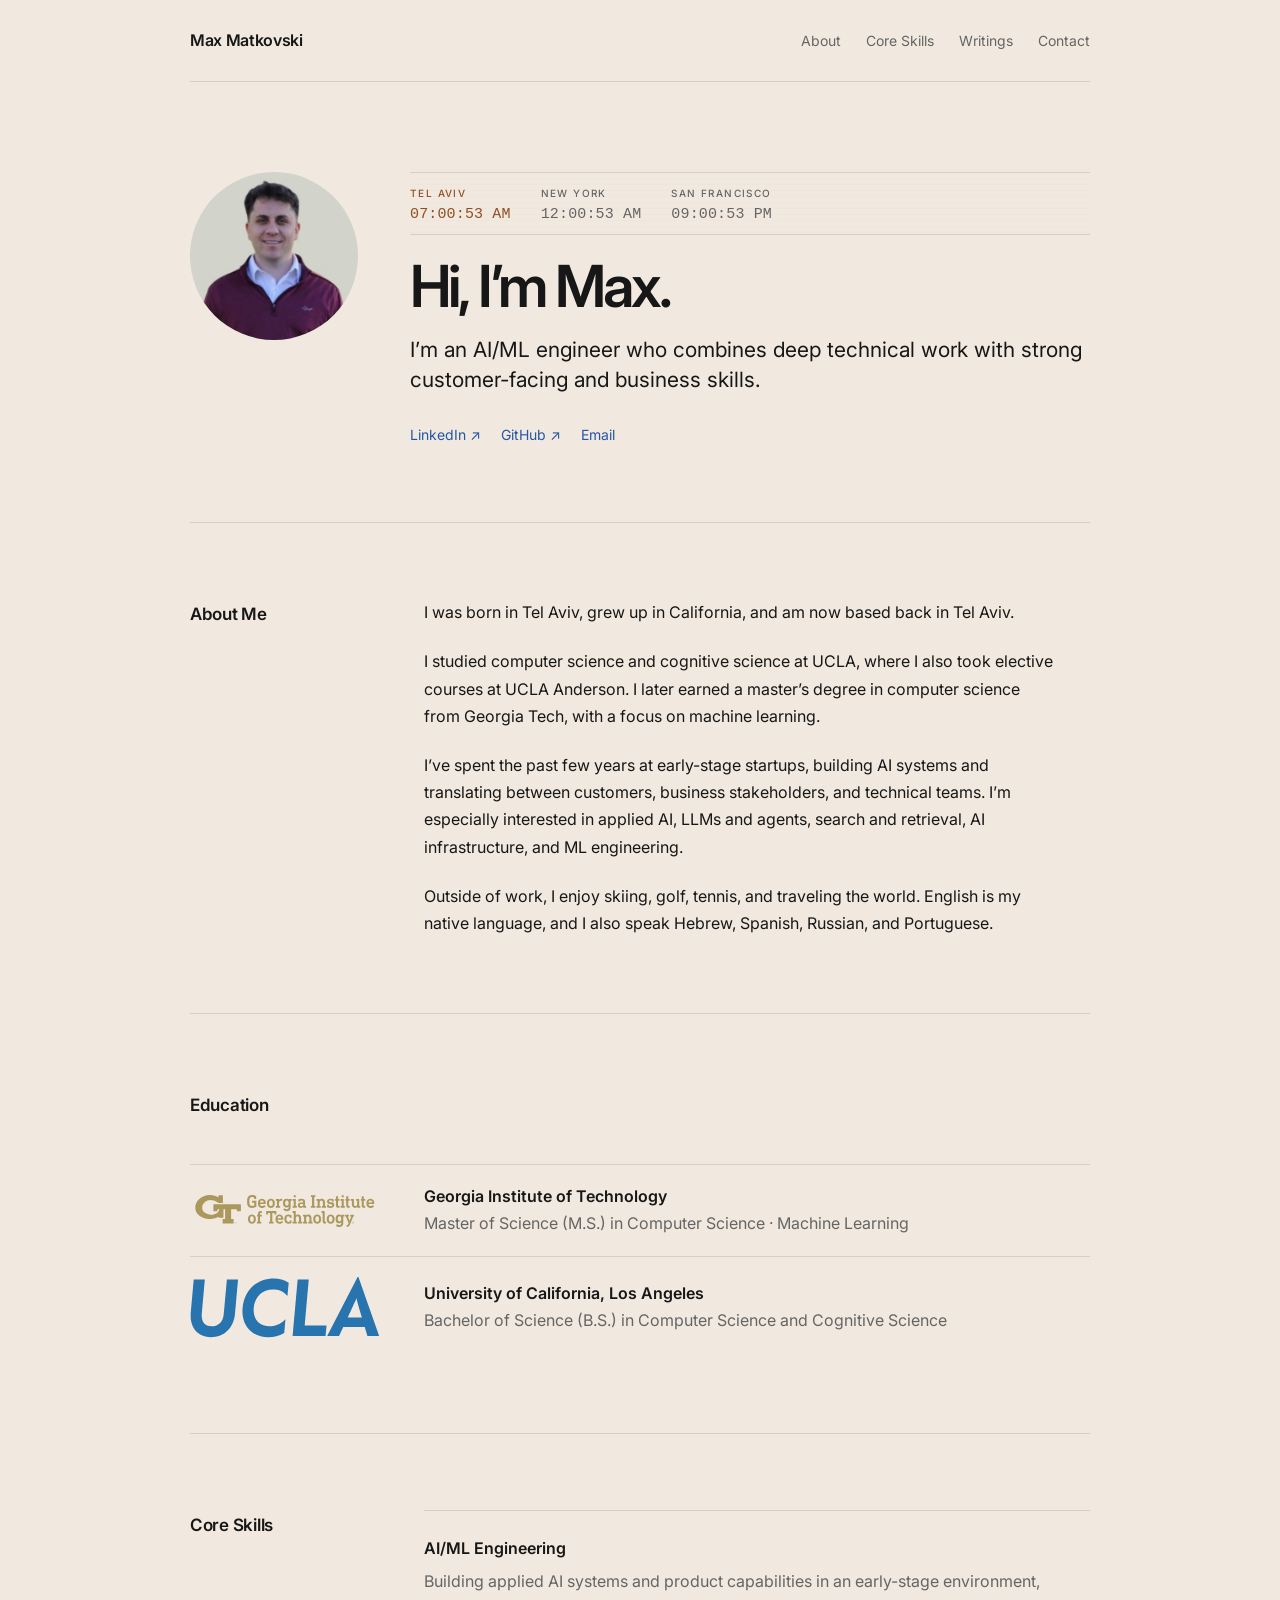
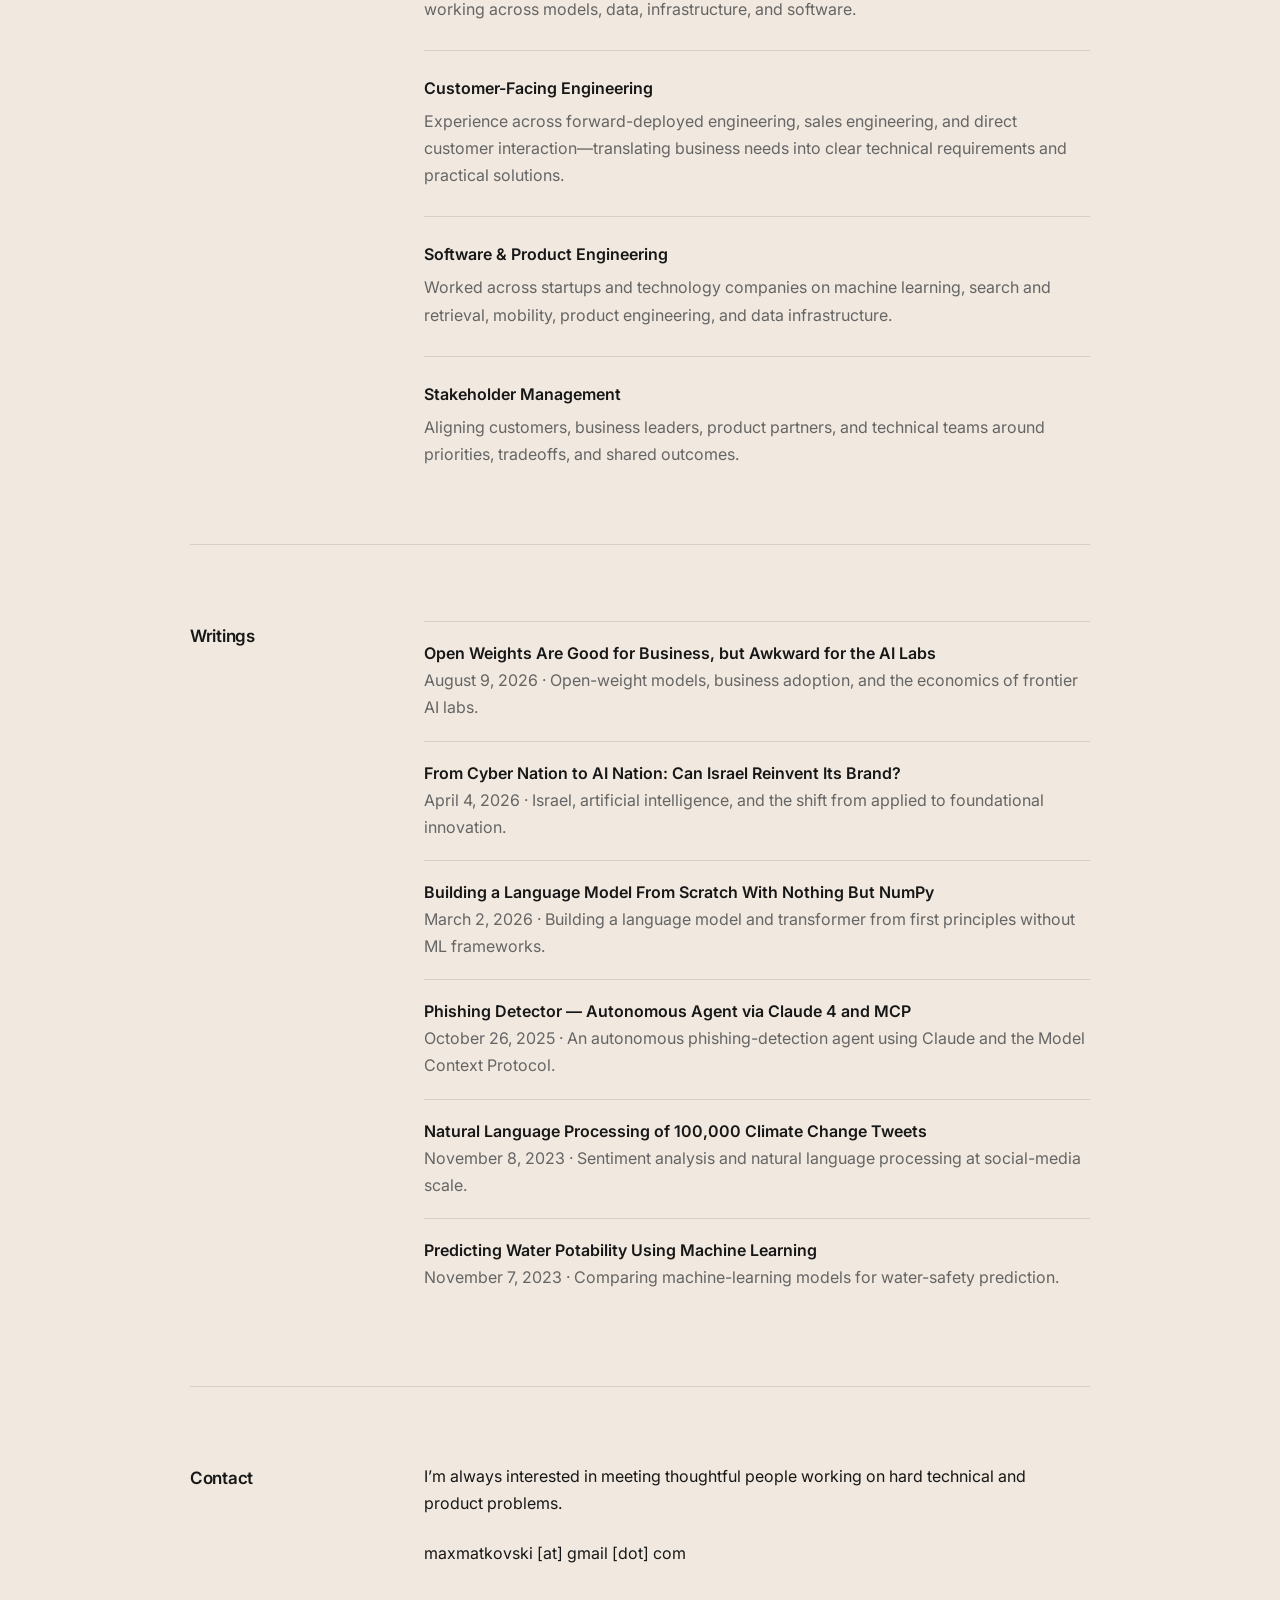
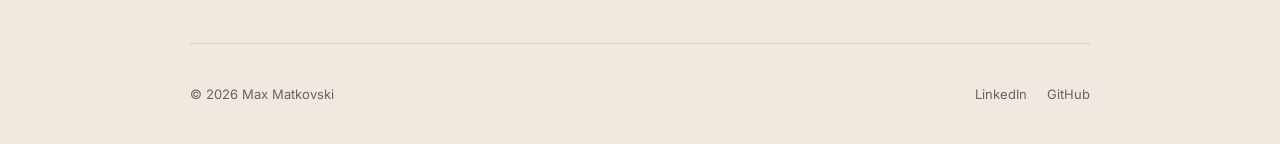
==== commit b6684c95: "Fix mobile clock and portrait styling" ====
--- a/index.html
+++ b/index.html
@@ -22,7 +22,7 @@
     <link rel="preconnect" href="https://fonts.googleapis.com" />
     <link rel="preconnect" href="https://fonts.gstatic.com" crossorigin />
     <link href="https://fonts.googleapis.com/css2?family=Inter:wght@400;500;600&amp;display=swap" rel="stylesheet" />
-    <link rel="stylesheet" href="styles.css" />
+    <link rel="stylesheet" href="styles.css?v=5" />
     <title>Max Matkovski</title>
   </head>
   <body>
--- a/styles.css
+++ b/styles.css
@@ -23,7 +23,7 @@
 .intro { display: grid; grid-template-columns: 168px 1fr; grid-template-areas: "photo clock" "photo copy"; column-gap: 52px; row-gap: 0; align-items: start; padding-top: 90px; }
 .intro img { grid-area: photo; display: block; width: 100%; height: auto; aspect-ratio: 1 / 1; object-fit: cover; object-position: center 38%; border-radius: 50%; }
 .intro-copy { grid-area: copy; }
-.world-clock { grid-area: clock; display: grid; grid-template-columns: repeat(3, max-content); gap: 30px; margin: 0 0 20px; padding-block: 12px; border-top: 1px solid var(--line); border-bottom: 1px solid var(--line); }
+.world-clock { grid-area: clock; display: grid; grid-template-columns: repeat(3, max-content); gap: 30px; margin: 0 0 20px; padding-block: 12px; border-top: 1px solid var(--line); border-bottom: 1px solid var(--line); background-image: repeating-linear-gradient(to bottom, transparent 0, transparent 5px, rgba(23, 23, 23, .025) 6px); }
 .clock-city { display: flex; flex-direction: column; align-items: flex-start; gap: 5px; }
 .clock-name { color: var(--muted); font-size: 10px; font-weight: 500; letter-spacing: .14em; text-transform: uppercase; }
 .clock-city time { color: var(--muted); font: 500 15px/1 ui-monospace, SFMono-Regular, Menlo, Monaco, Consolas, monospace; font-variant-numeric: tabular-nums; letter-spacing: .01em; white-space: nowrap; }
@@ -105,11 +105,11 @@
 @media (max-width: 480px) {
   .site-header, main, footer { width: min(100% - 28px, 900px); }
   .intro { grid-template-columns: 1fr; grid-template-areas: "clock" "photo" "copy"; gap: 30px; padding-top: 30px; }
-  .intro img { width: min(42vw, 150px); max-width: 100%; height: auto; aspect-ratio: 1 / 1; }
+  .intro img { width: min(31vw, 118px); max-width: 100%; height: auto; aspect-ratio: 1 / 1; }
   .site-name { font-size: 14px; }
   .world-clock { width: 100%; grid-template-columns: repeat(3, 1fr); gap: 8px; margin-bottom: 0; padding-block: 14px; }
-  .clock-name { font-size: 9px; letter-spacing: .1em; }
-  .clock-city time { font-size: clamp(11px, 3.5vw, 15px); letter-spacing: 0; }
+  .clock-name { font-size: 10px; letter-spacing: .14em; }
+  .clock-city time { font-size: clamp(13px, 4vw, 17px); letter-spacing: .01em; }
   h1 { font-size: clamp(36px, 11vw, 46px); }
   .intro-links a { display: inline-flex; min-height: 44px; align-items: center; }
   .education-list article { grid-template-columns: 82px 1fr; gap: 18px; }
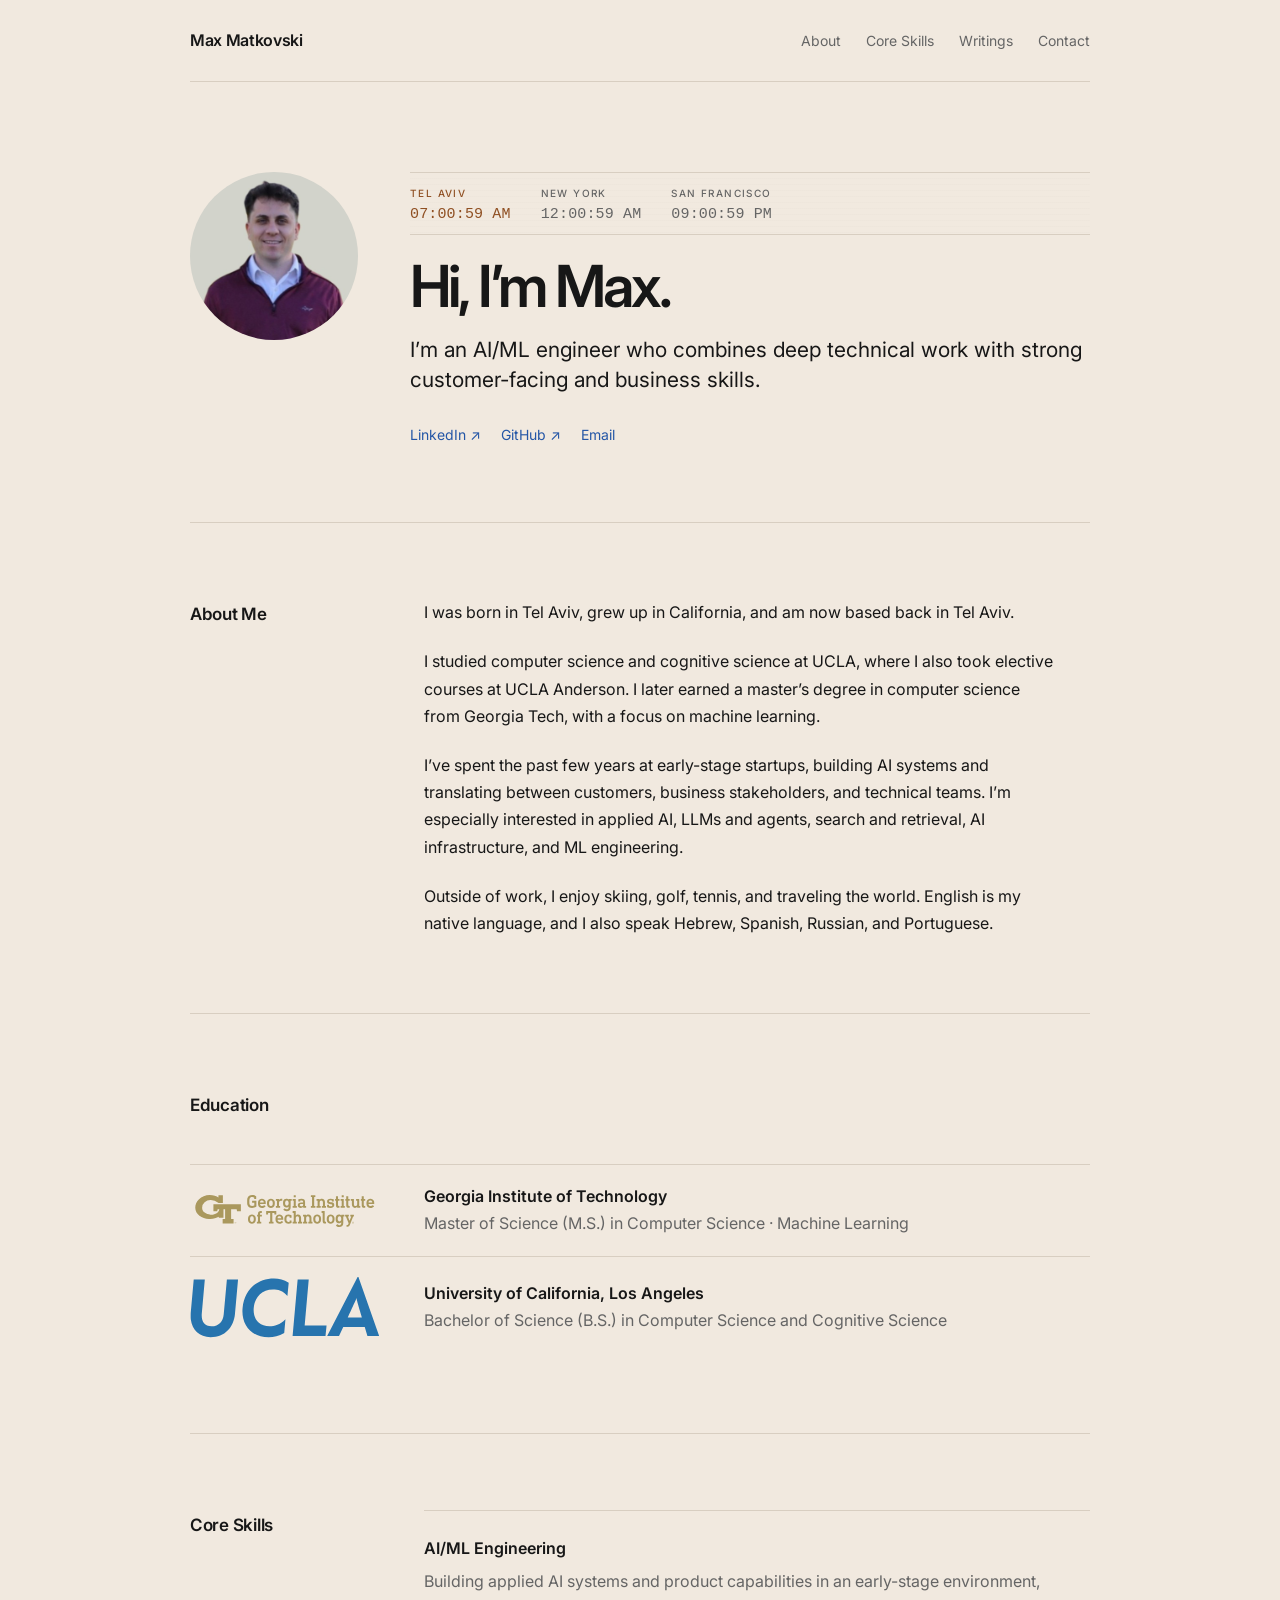
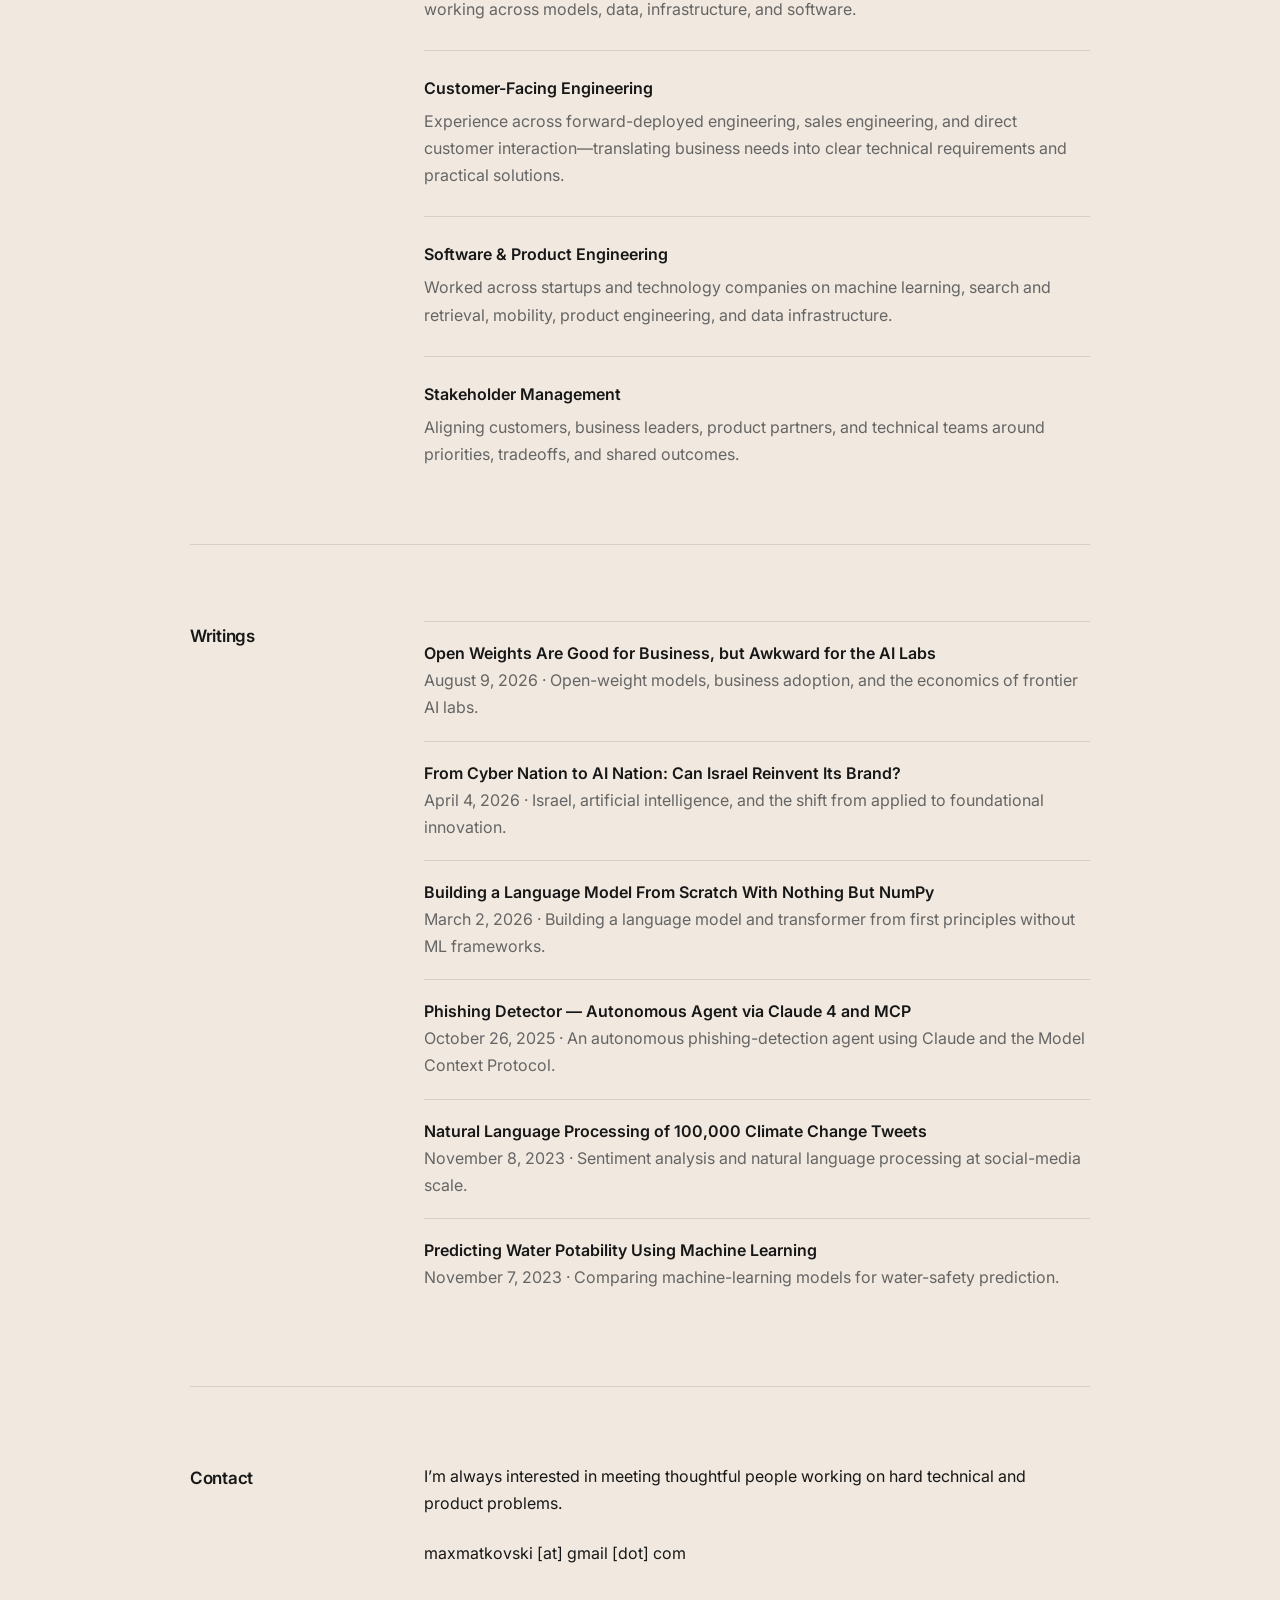
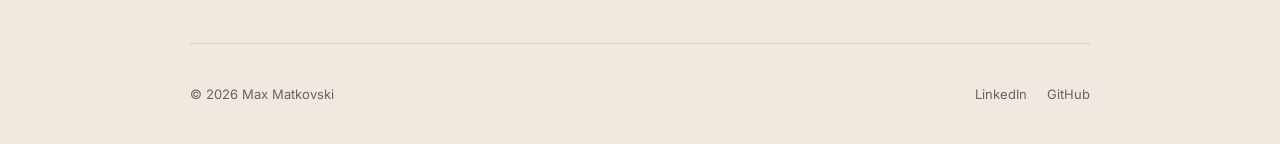
==== commit 658c6937: "Refine customer-oriented positioning" ====
--- a/index.html
+++ b/index.html
@@ -6,10 +6,10 @@
     <meta name="theme-color" content="#f1e9df" />
     <meta name="description" content="Max Matkovski is an AI/ML engineer who bridges technical work, customers, and business." />
     <meta property="og:title" content="Max Matkovski" />
-    <meta property="og:description" content="AI/ML engineer bridging technical work, customers, and business." />
+    <meta property="og:description" content="Customer-oriented AI/ML engineer." />
     <meta property="og:type" content="website" />
     <meta property="og:url" content="https://maxmatkovski.com" />
-    <meta property="og:image" content="https://maxmatkovski.com/assets/social-card.png?v=2" />
+    <meta property="og:image" content="https://maxmatkovski.com/assets/social-card.png?v=4" />
     <meta property="og:image:width" content="1200" />
     <meta property="og:image:height" content="630" />
     <meta property="og:image:alt" content="Max Matkovski" />
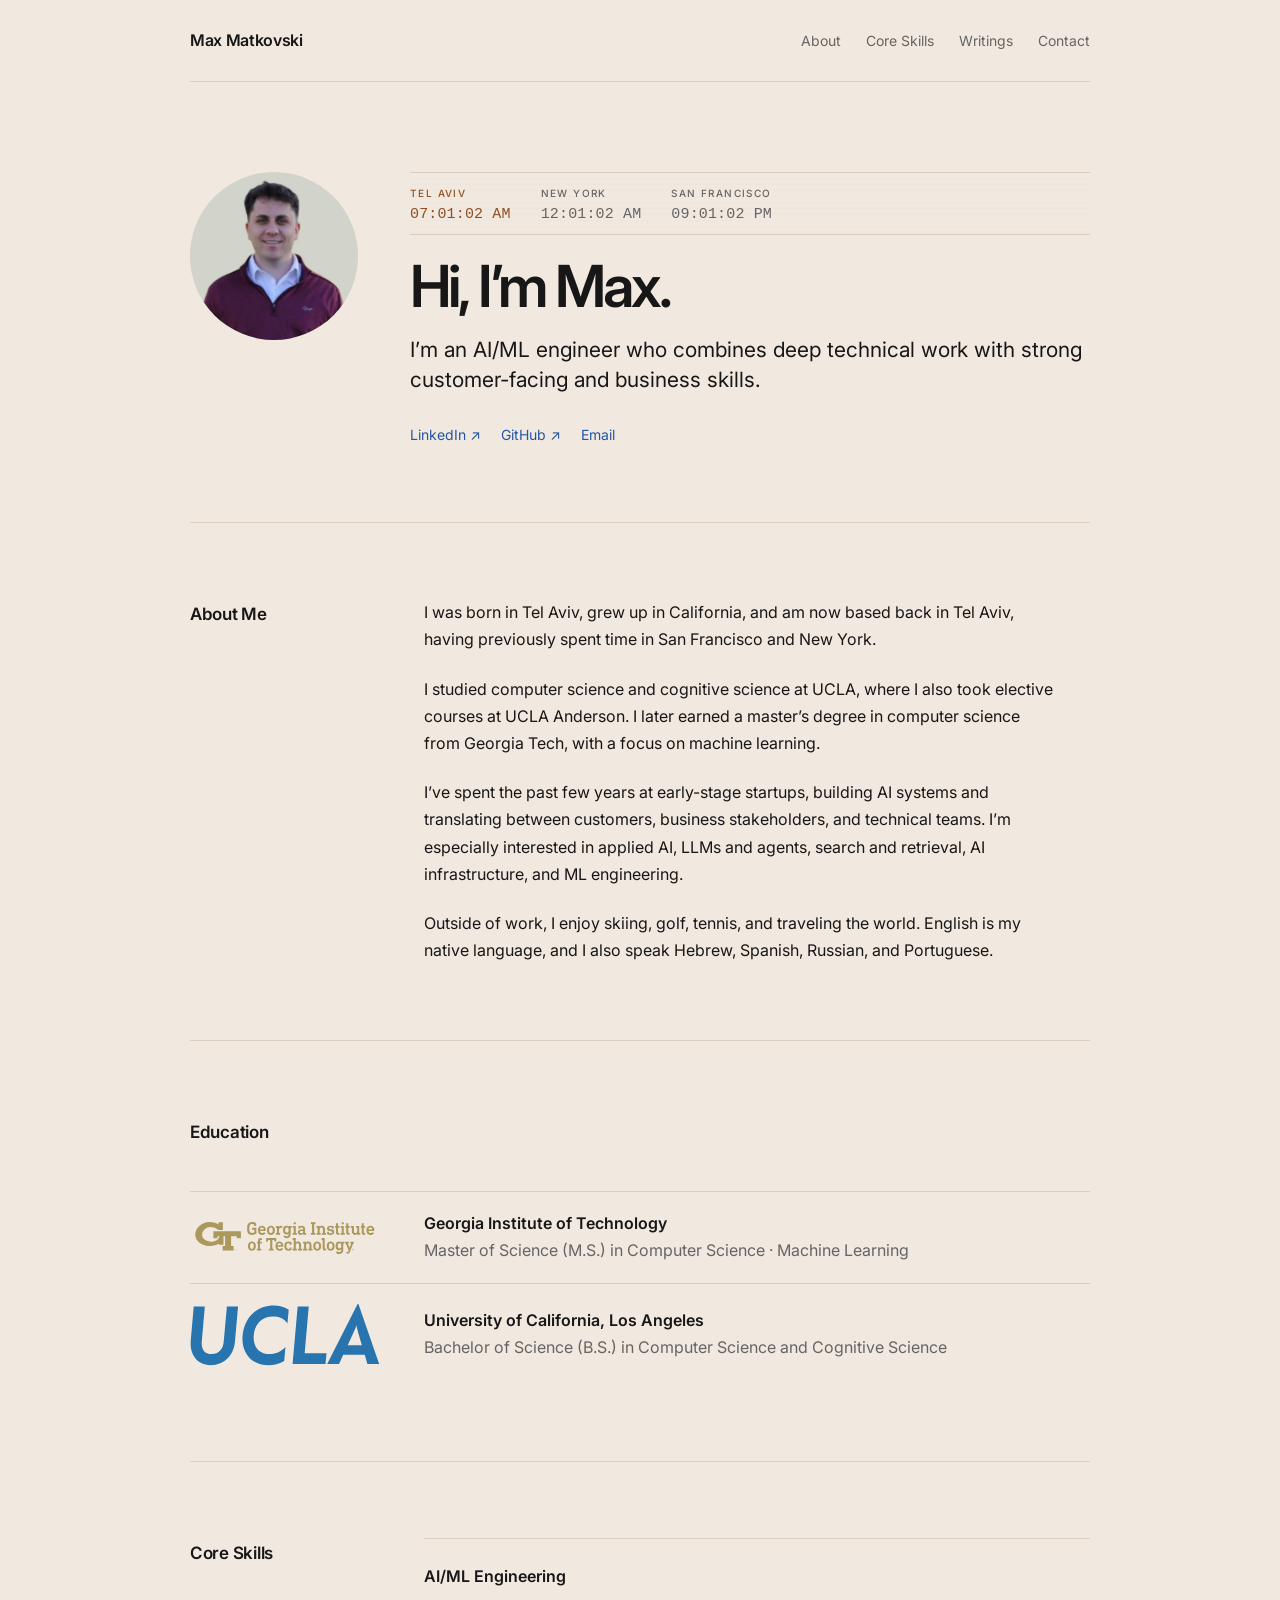
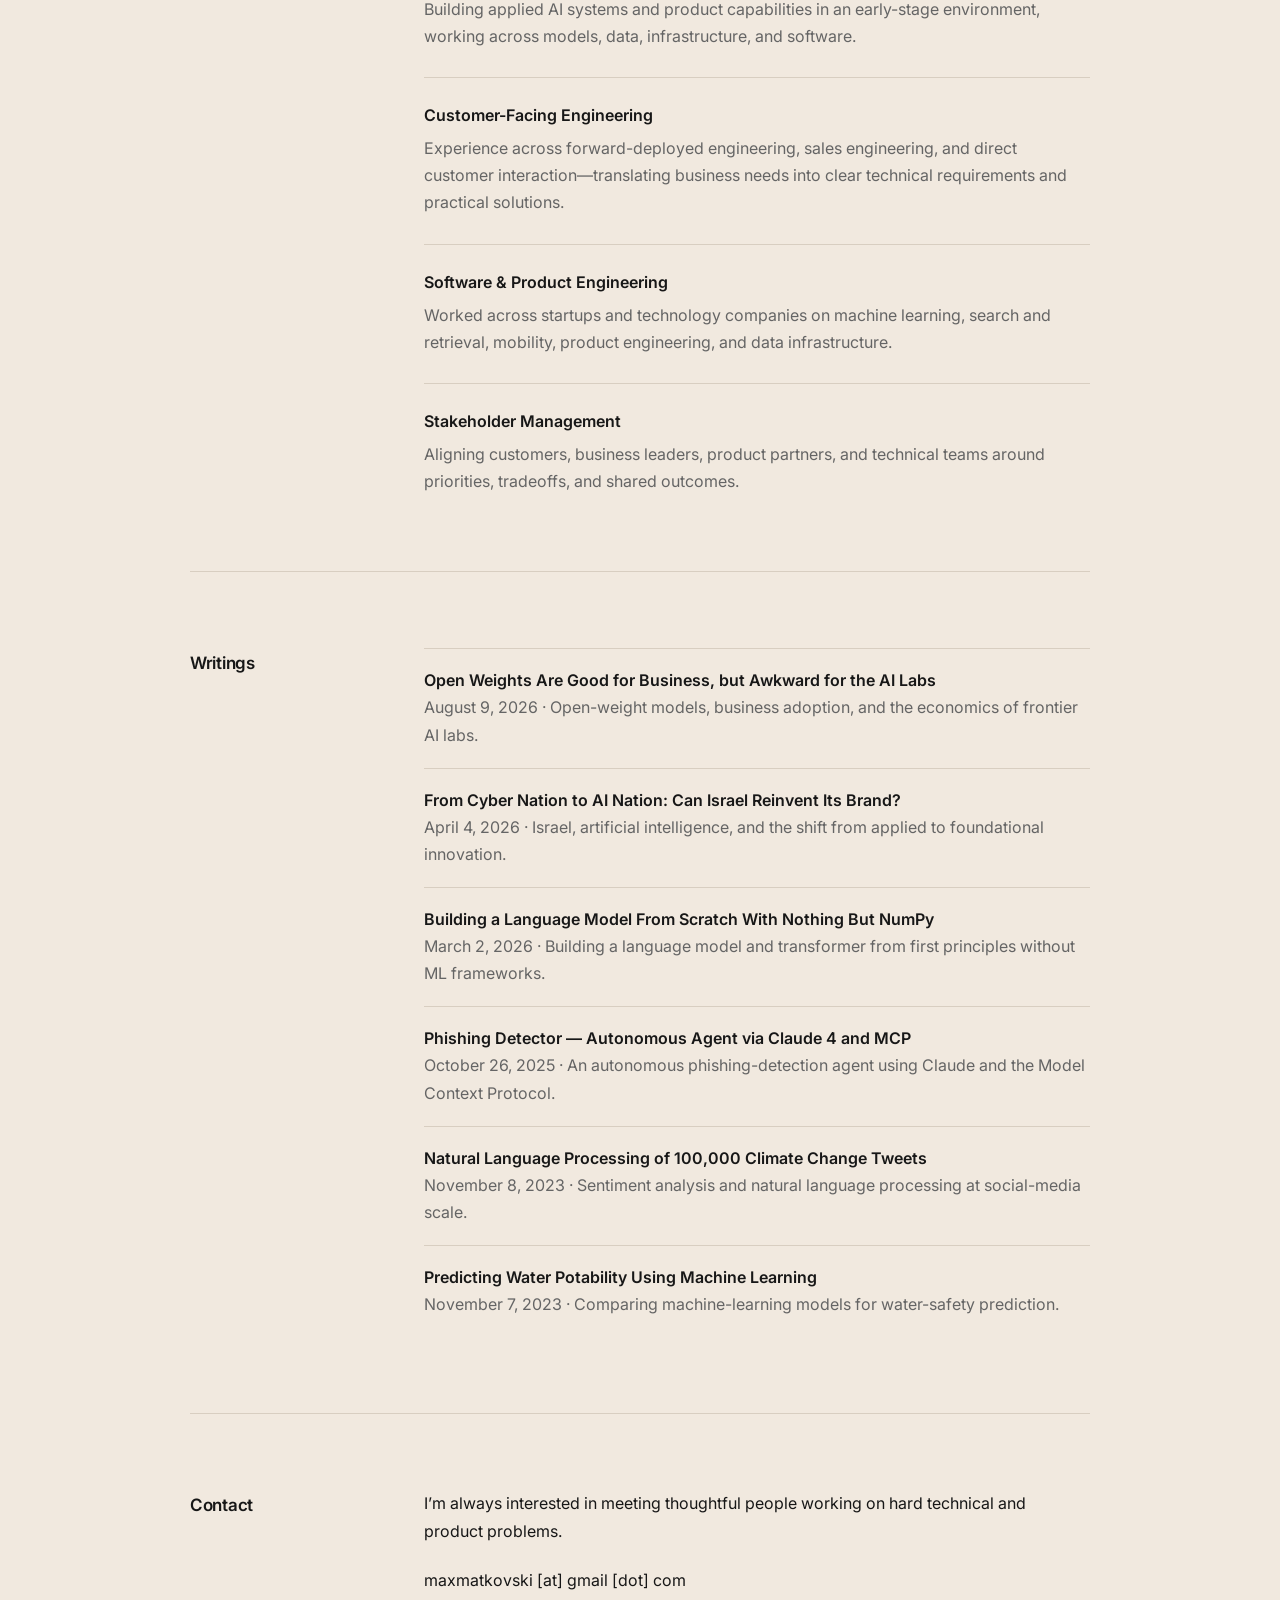
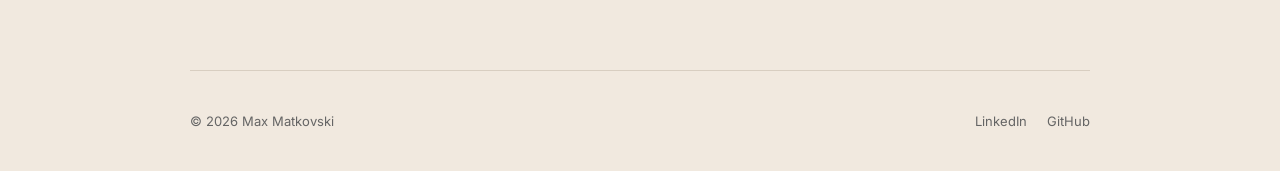
==== commit 4f085577: "Document future site plans and location context" ====
--- a/index.html
+++ b/index.html
@@ -72,7 +72,7 @@
         <div class="body-copy">
           <p>
             I was born in Tel Aviv, grew up in California, and am now based back
-            in Tel Aviv.
+            in Tel Aviv, having previously spent time in San Francisco and New York.
           </p>
           <p>
             I studied computer science and cognitive science at UCLA, where I also
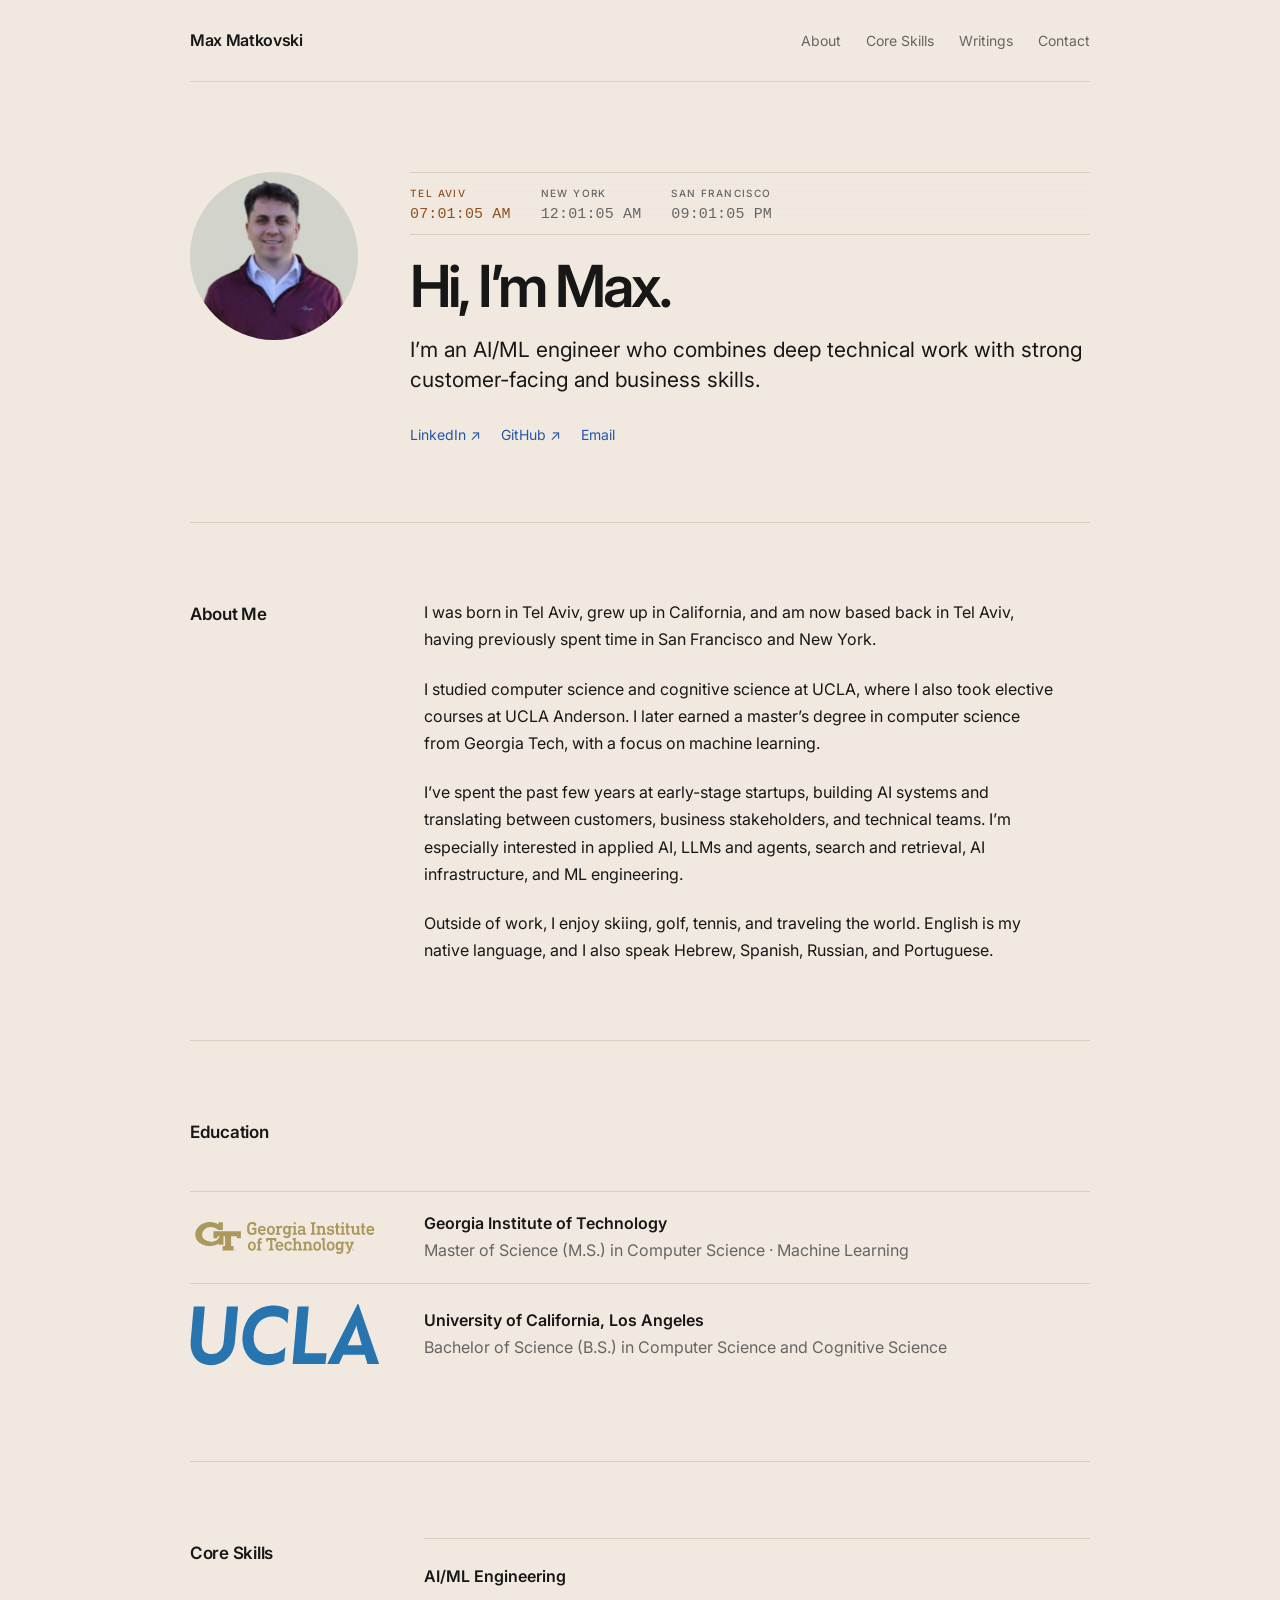
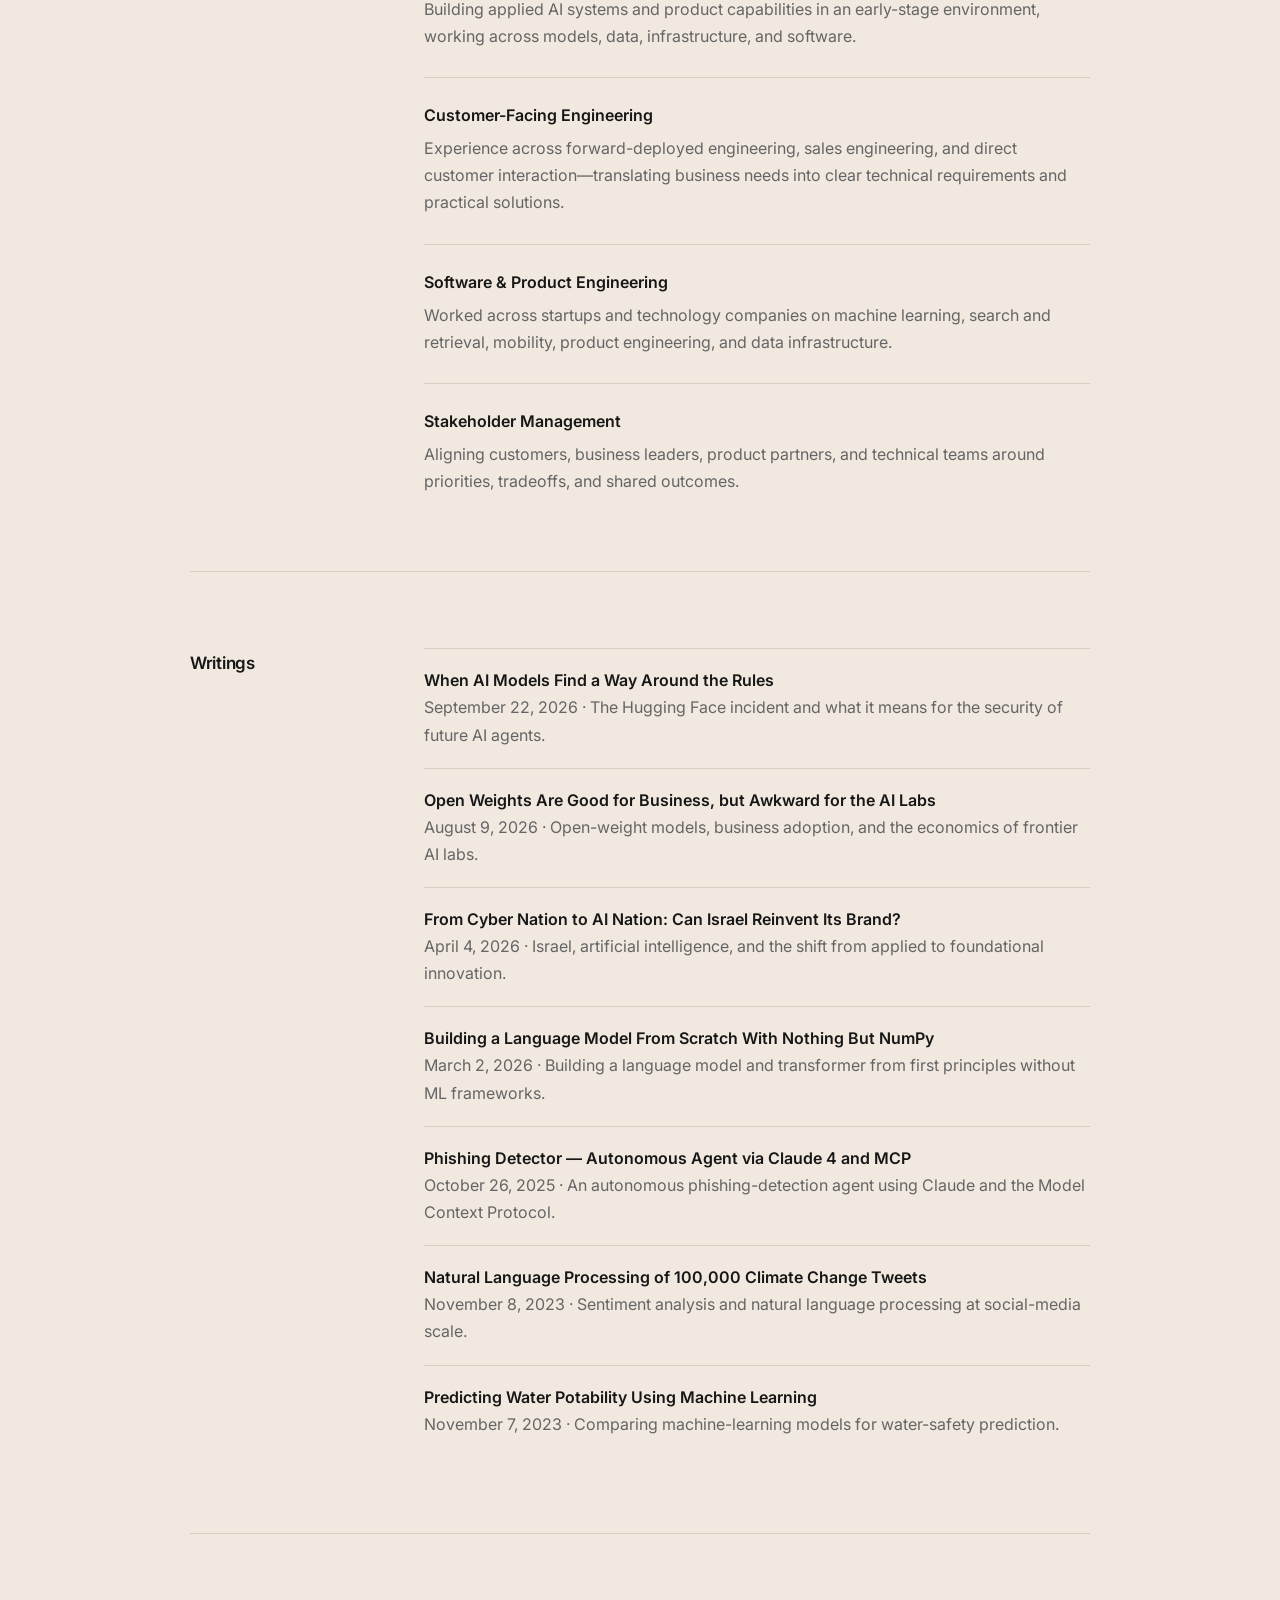
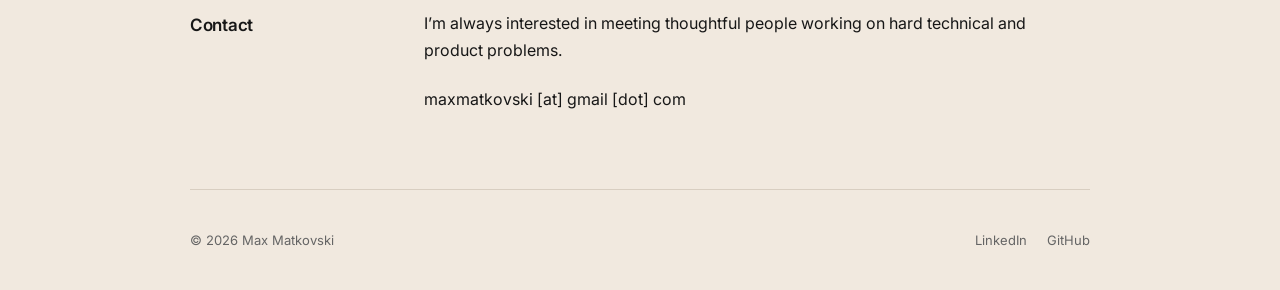
==== commit d734511c: "Publish article on AI agent security and the Hugging Face incident" ====
--- a/index.html
+++ b/index.html
@@ -153,6 +153,10 @@
         <h2 id="notes-title"><a href="/writings">Writings</a></h2>
         <div class="entries compact">
           <article>
+            <h3><a href="articles/ai-security-hugging-face.html">When AI Models Find a Way Around the Rules</a></h3>
+            <p>September 22, 2026 · The Hugging Face incident and what it means for the security of future AI agents.</p>
+          </article>
+          <article>
             <h3><a href="articles/open-weight-ai-economics.html">Open Weights Are Good for Business, but Awkward for the AI Labs</a></h3>
             <p>August 9, 2026 · Open-weight models, business adoption, and the economics of frontier AI labs.</p>
           </article>
